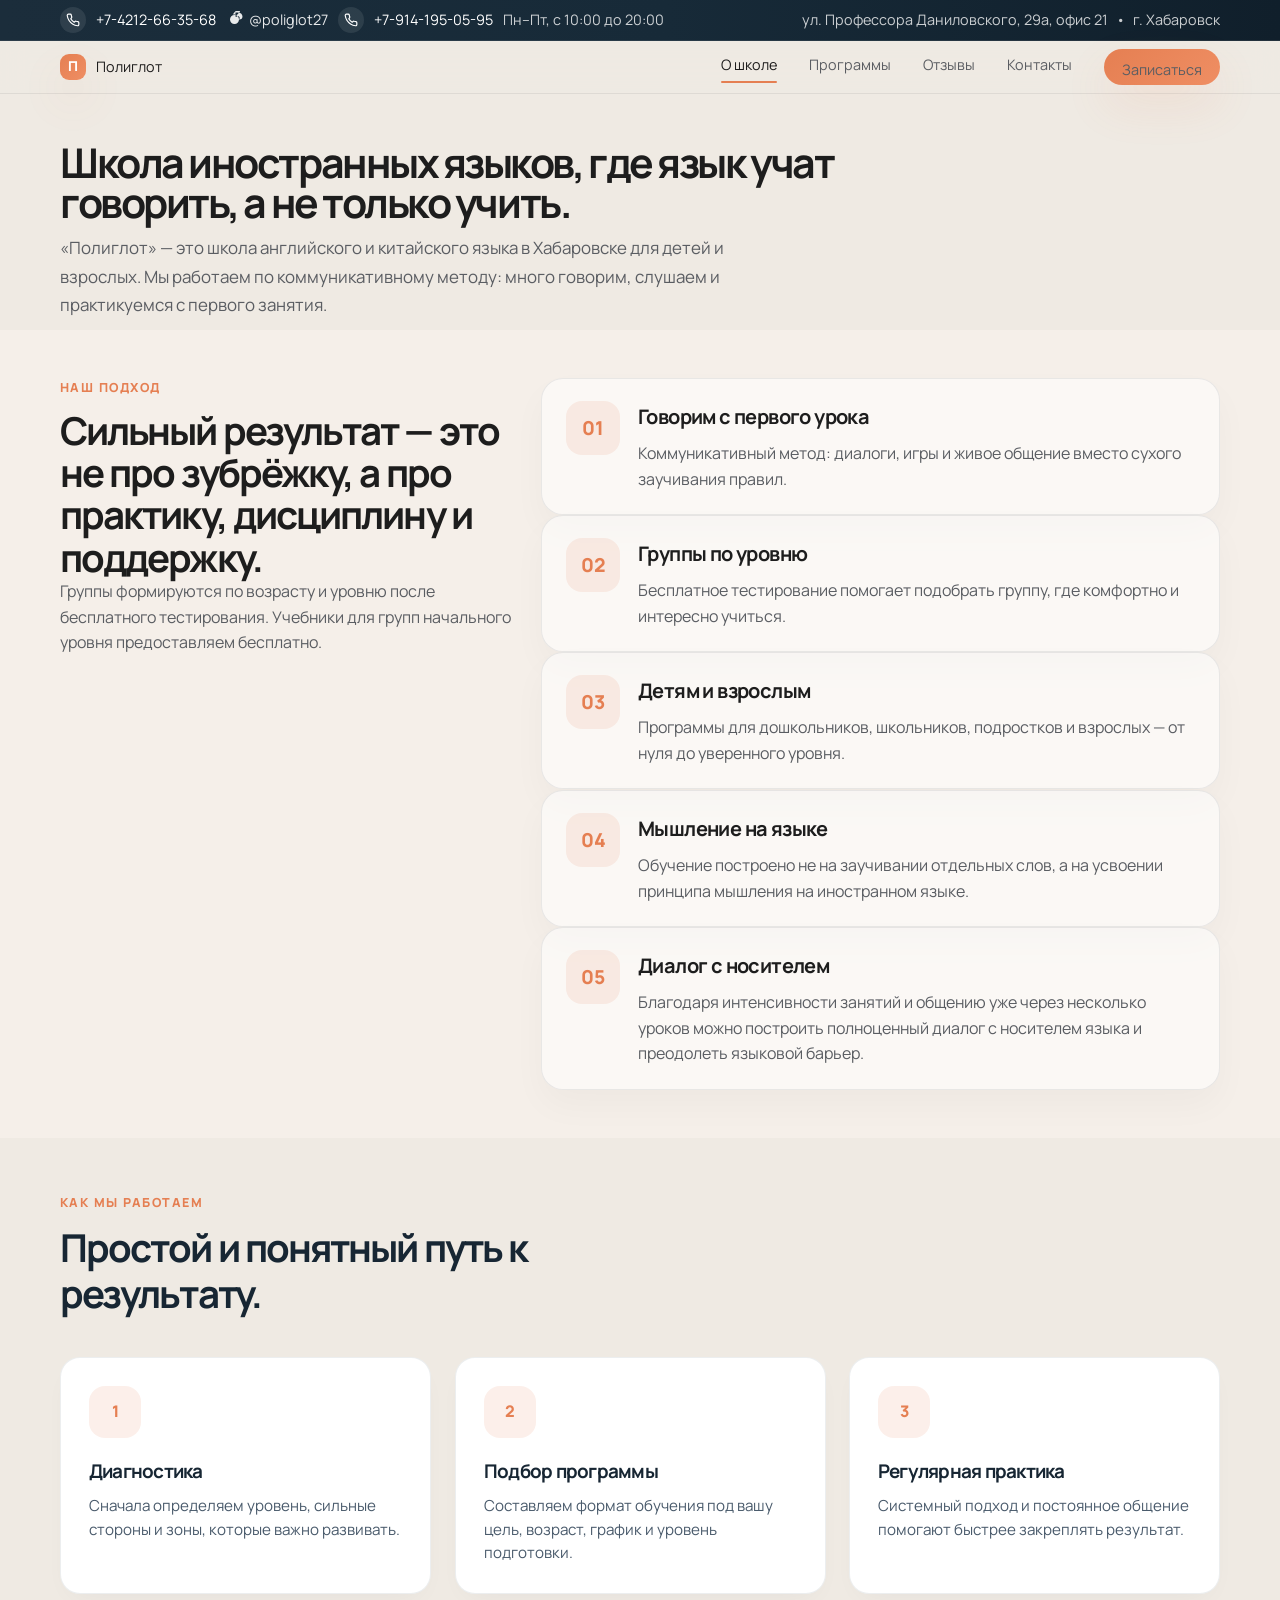
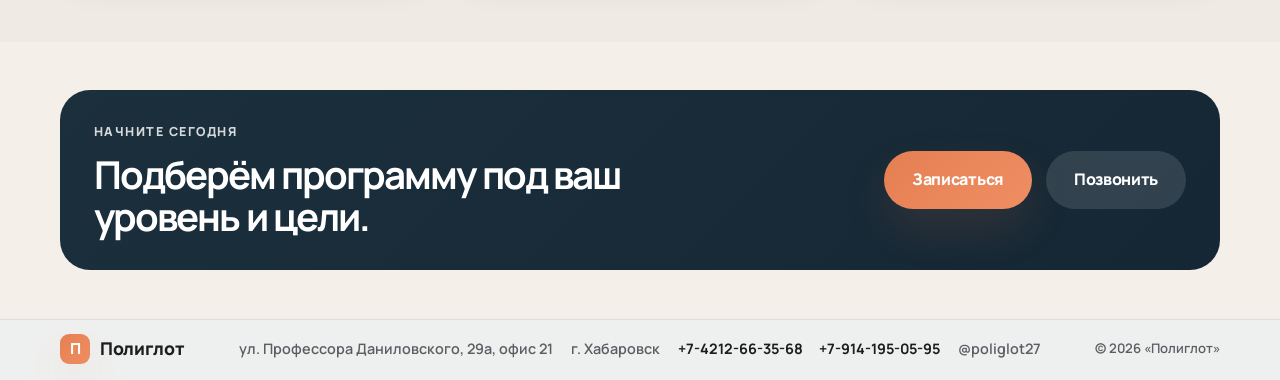
==== pages/about.html @ 67c383de "Восстановить русский текст на странице О школе (UTF-8), актуальные шапка и подвал" ====
<!DOCTYPE html>
<html lang="ru">
  <head>
    <meta charset="UTF-8" />
    <meta name="viewport" content="width=device-width, initial-scale=1.0" />
    <meta name="description" content="О школе «Полиглот»: методика обучения, преподаватели и результаты." />
    <title>О школе | Полиглот</title>
    <link rel="stylesheet" href="../css/styles.css?v=20261018" />
  </head>
  <body>
    <a class="sr-only" href="#main">Перейти к содержанию</a>

    <div class="header-sticky">
      <div class="topbar">
        <div class="container topbar-inner">
          <div class="topbar-main">
            <a class="topbar-phone" href="tel:+74212663568">
              <span class="phone-icon" aria-hidden="true">
                <svg viewBox="0 0 24 24" fill="none" stroke="currentColor" stroke-width="2" stroke-linecap="round" stroke-linejoin="round" focusable="false">
                  <path d="M22 16.9v3a2 2 0 0 1-2.2 2 19.8 19.8 0 0 1-8.6-3.1 19.5 19.5 0 0 1-6-6A19.8 19.8 0 0 1 2.1 4.2 2 2 0 0 1 4.1 2h3a2 2 0 0 1 2 1.7c.1 1 .4 1.9.7 2.8a2 2 0 0 1-.5 2.1L8.1 9.9a16 16 0 0 0 6 6l1.3-1.3a2 2 0 0 1 2.1-.4c.9.3 1.8.6 2.8.7a2 2 0 0 1 1.7 2z" />
                </svg>
              </span>
              <span class="topbar-phone-label" data-contact-field="phone-primary">+7-4212-66-35-68</span>
            </a>
            <a class="topbar-social" href="https://www.instagram.com/poliglot27/" target="_blank" rel="noopener noreferrer" aria-label="Instagram">
              <svg viewBox="0 0 24 24" fill="currentColor" aria-hidden="true">
                <path d="M12 2.163c3.204 0 3.584.01 4.85.07 3.252.128 4.771 1.34 5.677 2.913 1.019 1.771.988 3.798-.088 5.542-.078.13-.188.235-.312.32-.82.562-2.098.842-3.382.842-2.725 0-4.922-2.19-5.463-5.077-.076-.42-.12-.92-.12-1.44 0-3.546 1.387-6.567 3.707-8.622C8.31 5.738 9.43 5 11.5 5c2.071 0 3.12.554 3.306 1.126.333-.655.833-1.126 1.685-1.609 1.634-1.54 3.197-3.337 3.4-4.395.113-.47.17-.972.154-1.476-.038-.24-.149-.466-.318-.657-.377-.42-1.017-.624-1.679-.538-.115.012-.239.02-.358.028zM12 8.375c-1.927 0-3.5.896-4.283 2.313-.278.545-.428 1.14-.341 1.732.06.484.265.94.678 1.286.5.418 1.164.665 1.904.665.473 0 .94-.11 1.37-.318.43-.21.74-.46.975-.77.088.008.18.016.27.024.64.067 1.36.102 2.11.102 1.927 0 3.5-.896 4.283-2.313.278-.545.428-1.14.341-1.732-.06-.484-.265-.94-.678-1.286-.5-.418-1.164-.665-1.904-.665-.473 0-.94.11-1.37.318-.43.21-.74.46-.975.77zM12 5.625c-3.512 0-6.375 2.863-6.375 6.375S8.488 18.375 12 18.375s6.375-2.863 6.375-6.375S15.512 5.625 12 5.625z"/>
              </svg>
              <span>@poliglot27</span>
            </a>
            <a class="topbar-phone" href="tel:+79141950595">
              <span class="phone-icon" aria-hidden="true">
                <svg viewBox="0 0 24 24" fill="none" stroke="currentColor" stroke-width="2" stroke-linecap="round" stroke-linejoin="round" focusable="false">
                  <path d="M22 16.9v3a2 2 0 0 1-2.2 2 19.8 19.8 0 0 1-8.6-3.1 19.5 19.5 0 0 1-6-6A19.8 19.8 0 0 1 2.1 4.2 2 2 0 0 1 4.1 2h3a2 2 0 0 1 2 1.7c.1 1 .4 1.9.7 2.8a2 2 0 0 1-.5 2.1L8.1 9.9a16 16 0 0 0 6 6l1.3-1.3a2 2 0 0 1 2.1-.4c.9.3 1.8.6 2.8.7a2 2 0 0 1 1.7 2z" />
                </svg>
              </span>
              <span class="topbar-phone-label" data-contact-field="phone-secondary">+7-914-195-05-95</span>
            </a>
            <span class="work-hours">Пн–Пт, с 10:00 до 20:00</span>
          </div>

          <div class="topbar-side">
            <span data-contact-field="address">ул. Профессора Даниловского, 29а, офис 21</span>
            <span class="dot-separator" aria-hidden="true">•</span>
            <span data-contact-field="city">г. Хабаровск</span>
          </div>
        </div>
      </div>

      <header class="site-header">
        <div class="container nav">
          <a href="../index.html" class="brand" aria-label="Полиглот — на главную">
            <span class="brand-mark" aria-hidden="true">П</span>
            <span>Полиглот</span>
          </a>

          <button class="nav-toggle" type="button" aria-label="Открыть меню" aria-expanded="false" aria-controls="primary-nav">
            <span></span>
            <span></span>
            <span></span>
          </button>

          <nav class="nav-menu" id="primary-nav" aria-label="Основная навигация">
            <a href="about.html">О школе</a>
            <a href="programs.html">Программы</a>
            <a href="reviews.html">Отзывы</a>
            <a href="contacts.html">Контакты</a>
            <a href="contacts.html" class="btn btn-primary btn-small">Записаться</a>
          </nav>
        </div>
      </header>
    </div>

    <main id="main">
      <section class="section container page-intro">
        <h1>Школа иностранных языков, где язык учат говорить, а не только учить.</h1>
        <p class="section-lead">
          «Полиглот» — это школа английского и китайского языка в Хабаровске для детей и взрослых.
          Мы работаем по коммуникативному методу: много говорим, слушаем и практикуемся с первого занятия.
        </p>
      </section>

      <section class="section section-alt">
        <div class="container about-grid">
          <div>
            <p class="eyebrow">Наш подход</p>
            <h2>Сильный результат — это не про зубрёжку, а про практику, дисциплину и поддержку.</h2>
            <p>
              Группы формируются по возрасту и уровню после бесплатного тестирования.
              Учебники для групп начального уровня предоставляем бесплатно.
            </p>
          </div>

          <div class="about-points">
            <div class="feature-item">
              <span class="icon">01</span>
              <div>
                <h3>Говорим с первого урока</h3>
                <p>Коммуникативный метод: диалоги, игры и живое общение вместо сухого заучивания правил.</p>
              </div>
            </div>

            <div class="feature-item">
              <span class="icon">02</span>
              <div>
                <h3>Группы по уровню</h3>
                <p>Бесплатное тестирование помогает подобрать группу, где комфортно и интересно учиться.</p>
              </div>
            </div>

            <div class="feature-item">
              <span class="icon">03</span>
              <div>
                <h3>Детям и взрослым</h3>
                <p>Программы для дошкольников, школьников, подростков и взрослых — от нуля до уверенного уровня.</p>
              </div>
            </div>

            <div class="feature-item">
              <span class="icon">04</span>
              <div>
                <h3>Мышление на языке</h3>
                <p>Обучение построено не на заучивании отдельных слов, а на усвоении принципа мышления на иностранном языке.</p>
              </div>
            </div>

            <div class="feature-item">
              <span class="icon">05</span>
              <div>
                <h3>Диалог с носителем</h3>
                <p>Благодаря интенсивности занятий и общению уже через несколько уроков можно построить полноценный диалог с носителем языка и преодолеть языковой барьер.</p>
              </div>
            </div>
          </div>
        </div>
      </section>

      <section class="section container">
        <div class="section-heading narrow">
          <p class="eyebrow">Как мы работаем</p>
          <h2>Простой и понятный путь к результату.</h2>
        </div>

        <div class="steps-grid">
          <div class="step-card">
            <span class="step-number">1</span>
            <h3>Диагностика</h3>
            <p>Сначала определяем уровень, сильные стороны и зоны, которые важно развивать.</p>
          </div>

          <div class="step-card">
            <span class="step-number">2</span>
            <h3>Подбор программы</h3>
            <p>Составляем формат обучения под вашу цель, возраст, график и уровень подготовки.</p>
          </div>

          <div class="step-card">
            <span class="step-number">3</span>
            <h3>Регулярная практика</h3>
            <p>Системный подход и постоянное общение помогают быстрее закреплять результат.</p>
          </div>
        </div>
      </section>

      <section class="section section-alt">
        <div class="container cta-box">
          <div>
            <p class="eyebrow light">Начните сегодня</p>
            <h2>Подберём программу под ваш уровень и цели.</h2>
          </div>

          <div class="cta-actions">
            <a href="contacts.html" class="btn btn-primary">Записаться</a>
            <a href="tel:+74212663568" class="btn btn-secondary light-btn">Позвонить</a>
          </div>
        </div>
      </section>
    </main>

    <footer class="site-footer">
      <div class="container footer-row">
        <a href="#main" class="brand footer-brand">
          <span class="brand-mark" aria-hidden="true">П</span>
          <span>Полиглот</span>
        </a>

        <div class="footer-meta">
          <p data-contact-field="address">ул. Профессора Даниловского, 29а, офис 21</p>
          <p data-contact-field="city">г. Хабаровск</p>
          <span class="footer-phones">
            <a href="tel:+74212663568" data-contact-field="phone-primary">+7-4212-66-35-68</a>
            <a href="tel:+79141950595" data-contact-field="phone-secondary">+7-914-195-05-95</a>
          </span>
          <a href="https://www.instagram.com/poliglot27/" data-contact-field="instagram" target="_blank" rel="noopener noreferrer">@poliglot27</a>
        </div>

        <p class="footer-copy">© <span data-year></span> «Полиглот»</p>
      </div>
    </footer>

    <script src="../js/contacts.js?v=20261018"></script>
    <script src="../js/navigation.js?v=20261018"></script>
    <script src="../js/modals.js?v=20261018"></script>
    <script src="../js/slider.js?v=20261018"></script>
    <script src="../js/map.js?v=20261018"></script>
  </body>
</html>
---- css/styles.css ----
@import url('https://fonts.googleapis.com/css2?family=Manrope:wght@400;500;600;700;800&display=swap');

:root {
  --bg: #efeae3;
  --bg-soft: #f7f4f0;
  --surface: #ffffff;
  --surface-alt: #f5efe9;
  --primary: #e57f52;
  --primary-dark: #d76b36;
  --primary-soft: rgba(229, 127, 82, 0.12);
  --accent: #172633;
  --accent-soft: #293c4d;
  --text: #1d1d1d;
  --muted: #5a5d62;
  --border: rgba(21, 35, 48, 0.08);
  --shadow: 0 28px 60px rgba(23, 38, 51, 0.08);
  --shadow-soft: 0 20px 45px rgba(229, 127, 82, 0.12);
}

* {
  box-sizing: border-box;
}

html {
  scroll-behavior: smooth;
  scroll-padding-top: 96px;
  -webkit-text-size-adjust: 100%;
}

body {
  margin: 0;
  font-family: "Manrope", sans-serif;
  background: var(--bg);
  color: var(--text);
  line-height: 1.6;
}

a {
  color: inherit;
  text-decoration: none;
}

button {
  font: inherit;
}

@keyframes fadeUp {
  from {
    opacity: 0;
    transform: translateY(18px);
  }

  to {
    opacity: 1;
    transform: translateY(0);
  }
}

@keyframes floatSlow {
  0%,
  100% {
    transform: translateY(0);
  }

  50% {
    transform: translateY(-8px);
  }
}

@keyframes pulseGlow {
  0%,
  100% {
    box-shadow: 0 0 0 rgba(229, 127, 82, 0.15);
  }

  50% {
    box-shadow: 0 0 22px rgba(229, 127, 82, 0.18);
  }
}

@keyframes imageShift {
  0% {
    transform: scale(1.04) translate3d(0, 0, 0);
  }

  50% {
    transform: scale(1.08) translate3d(0, -8px, 0);
  }

  100% {
    transform: scale(1.12) translate3d(0, 10px, 0);
  }
}

@keyframes menuReveal {
  from {
    opacity: 0;
    transform: translateY(-8px);
  }

  to {
    opacity: 1;
    transform: translateY(0);
  }
}

.reveal {
  opacity: 0;
  transform: translateY(22px);
  transition: opacity 0.7s ease, transform 0.7s ease;
  will-change: opacity, transform;
}

.reveal.is-visible {
  opacity: 1;
  transform: translateY(0);
}

img,
video,
iframe {
  max-width: 100%;
  display: block;
}

figure,
blockquote,
ul,
ol {
  margin: 0;
}

.container {
  width: min(1160px, calc(100% - 32px));
  margin: 0 auto;
}

.section {
  padding: 72px 0;
}

.section[id],
[id="main"],
[id="about"],
[id="benefits"],
[id="reviews"],
[id="contact"] {
  scroll-margin-top: 96px;
}

.sr-only {
  position: absolute;
  width: 1px;
  height: 1px;
  padding: 0;
  margin: -1px;
  overflow: hidden;
  clip: rect(0 0 0 0);
  white-space: nowrap;
  border: 0;
}

.icon-svg {
  width: 1em;
  height: 1em;
  flex: none;
}

:focus-visible {
  outline: 3px solid var(--primary);
  outline-offset: 3px;
  border-radius: 6px;
}

@media (prefers-reduced-motion: reduce) {
  html {
    scroll-behavior: auto;
  }

  *,
  *::before,
  *::after {
    animation-duration: 0.001ms !important;
    animation-iteration-count: 1 !important;
    transition-duration: 0.001ms !important;
  }
}

.section-alt {
  background: var(--surface-alt);
}

.eyebrow {
  margin: 0 0 12px;
  color: var(--primary);
  font-size: 0.78rem;
  font-weight: 800;
  letter-spacing: 0.12em;
  text-transform: uppercase;
}

.eyebrow.light {
  color: rgba(255, 255, 255, 0.82);
}

h1,
h2,
h3,
p {
  margin-top: 0;
}

h1 {
  font-size: clamp(2.5rem, 3.2vw, 4.4rem);
  line-height: 0.98;
  letter-spacing: -0.06em;
  margin-bottom: 18px;
}

h2 {
  font-size: clamp(2.05rem, 3vw, 3rem);
  line-height: 1.1;
  letter-spacing: -0.05em;
  margin-bottom: 0;
}

p {
  color: var(--muted);
  margin-bottom: 0;
}

.section-lead {
  margin-top: 20px;
  max-width: 720px;
  font-size: 1.06rem;
  line-height: 1.68;
}

.page-intro {
  padding-top: 40px;
  padding-bottom: 24px;
}

.page-intro h1 {
  max-width: 900px;
}

.topbar {
  background: linear-gradient(90deg, #1b2d3b, #172a38 52%, #101f2b);
  color: rgba(255, 255, 255, 0.9);
  font-size: 0.9rem;
  border-bottom: 1px solid rgba(255, 255, 255, 0.08);
  font-weight: 400;
}

.topbar-inner {
  min-height: 40px;
  display: flex;
  align-items: center;
  justify-content: space-between;
  gap: 8px 14px;
  flex-wrap: nowrap;
  padding: 6px 0;
}

.topbar-main,
.topbar-side {
  display: flex;
  align-items: center;
  gap: 10px;
  flex-wrap: nowrap;
  min-width: 0;
}

.phone-group {
  display: flex;
  align-items: center;
  gap: 10px;
  flex-wrap: wrap;
  font-weight: 400;
}

.phone-group a {
  color: #fff;
}

.topbar-phone {
  display: inline-flex;
  align-items: center;
  gap: 10px;
  font-weight: 400;
  color: #fff;
}

.topbar-phone:hover .topbar-phone-label {
  color: var(--primary);
}

.phone-icon {
  display: inline-flex;
  align-items: center;
  justify-content: center;
  width: 26px;
  height: 26px;
  border-radius: 50%;
  background: rgba(255, 255, 255, 0.09);
  color: #fff;
  font-size: 0.85rem;
}

.phone-icon svg {
  width: 14px;
  height: 14px;
}

.work-hours,
.link-muted,
.topbar-side span {
  color: rgba(255, 255, 255, 0.78);
  font-weight: 400;
}

.topbar-side {
  justify-content: flex-end;
  gap: 8px;
}

.dot-separator {
  color: rgba(255, 255, 255, 0.45);
}

.topbar-social {
  display: inline-flex;
  align-items: center;
  gap: 6px;
  font-weight: 400;
  color: rgba(255, 255, 255, 0.9);
}

.topbar-social:hover {
  color: var(--primary);
}

.topbar-social svg {
  width: 17px;
  height: 17px;
  flex-shrink: 0;
}

.site-header {
  position: sticky;
  top: 0;
  z-index: 100;
  background: rgba(239, 234, 227, 0.94);
  backdrop-filter: blur(14px);
  border-bottom: 1px solid var(--border);
}

.nav {
  min-height: 52px;
  display: flex;
  align-items: center;
  justify-content: space-between;
  gap: 18px;
  padding-top: 4px;
  padding-bottom: 4px;
}

.brand {
  display: inline-flex;
  align-items: center;
  gap: 10px;
  font-weight: 400;
  letter-spacing: 0;
  font-size: 0.9rem;
  line-height: 1.4;
}

.brand-mark {
  display: inline-grid;
  place-items: center;
  width: 26px;
  height: 26px;
  border-radius: 9px;
  background: linear-gradient(135deg, var(--primary), #ef8e63);
  color: white;
  box-shadow: var(--shadow-soft);
  font-size: 0.85rem;
  font-weight: 800;
}

.brand span:last-child {
  font-size: 0.9rem;
  font-weight: 400;
}

.nav-menu a.btn {
  font-size: 0.9rem;
  font-weight: 400;
}

.nav-menu {
  display: flex;
  align-items: center;
  gap: 32px;
  transition: opacity 0.25s ease, transform 0.25s ease;
}

.nav-menu a {
  color: var(--muted);
  font-weight: 400;
  font-size: 0.9rem;
  letter-spacing: 0;
  position: relative;
  padding-bottom: 4px;
  transition: color 0.22s ease, transform 0.22s ease, opacity 0.22s ease;
}

.nav-menu a:hover {
  color: var(--text);
  transform: translateY(-1px);
}

.nav-menu a.is-active {
  color: var(--text);
}

.nav-menu a.is-active::after {
  content: "";
  position: absolute;
  left: 0;
  right: 0;
  bottom: -2px;
  height: 2px;
  border-radius: 999px;
  background: var(--primary);
}

.nav-menu a.btn.is-active::after {
  display: none;
}

.btn {
  display: inline-flex;
  align-items: center;
  justify-content: center;
  padding: 16px 28px;
  border: 0;
  border-radius: 999px;
  font-weight: 800;
  transition: transform 0.22s ease, box-shadow 0.22s ease;
  cursor: pointer;
  letter-spacing: -0.02em;
}

.btn:hover {
  transform: translateY(-2px) scale(1.01);
  box-shadow: 0 18px 26px rgba(229, 127, 82, 0.18);
}

.btn-primary {
  animation: pulseGlow 2.6s ease-in-out infinite;
}

.btn-small {
  padding: 9px 18px;
  font-size: 0.9rem;
}

.btn-primary {
  background: linear-gradient(135deg, var(--primary), #ef8e63);
  color: white;
  box-shadow: var(--shadow-soft);
}

.btn-secondary {
  background: rgba(216, 81, 42, 0.08);
  color: var(--text);
}

.light-btn {
  background: rgba(255, 255, 255, 0.12);
  color: white;
}

.hero {
  padding: 32px 0 26px;
  background: var(--bg);
}

.hero-grid {
  display: grid;
  grid-template-columns: 1.16fr 0.84fr;
  gap: 26px;
  align-items: flex-start;
}

.hero-content {
  padding-top: 10px;
  animation: fadeUp 0.7s ease both;
}

.hero-text {
  max-width: 610px;
  font-size: 1rem;
  line-height: 1.6;
}

.hero-actions {
  display: flex;
  flex-wrap: wrap;
  gap: 16px;
  margin: 22px 0 16px;
}

.hero-meta {
  display: grid;
  grid-template-columns: repeat(3, minmax(0, 1fr));
  gap: 12px;
  margin-bottom: 16px;
}

.hero-meta div {
  background: rgba(255, 255, 255, 0.54);
  border: 1px solid var(--border);
  border-radius: 18px;
  padding: 14px 16px;
}

.hero-meta strong {
  display: block;
  font-size: 1.3rem;
  line-height: 1.1;
  letter-spacing: -0.05em;
  margin-bottom: 4px;
}

.hero-meta span {
  color: var(--muted);
  font-size: 0.72rem;
  font-weight: 700;
  text-transform: uppercase;
  letter-spacing: 0.06em;
}

.hero-trust {
  display: flex;
  flex-wrap: wrap;
  gap: 12px 18px;
  list-style: none;
  padding: 0;
  margin: 0;
  color: var(--muted);
  font-weight: 700;
  font-size: 0.96rem;
}

.hero-trust li {
  position: relative;
  padding-left: 18px;
}

.hero-trust li::before {
  content: "";
  position: absolute;
  left: 0;
  top: 11px;
  width: 8px;
  height: 8px;
  border-radius: 50%;
  background: var(--primary);
}

.hero-visual {
  position: relative;
  min-height: 440px;
  display: flex;
  align-items: stretch;
  justify-content: center;
  margin-top: -12px;
  animation: fadeUp 0.7s ease both;
}

.hero-slider {
  position: relative;
  width: min(100%, 520px);
  min-height: 440px;
  border-radius: 32px;
  overflow: hidden;
  box-shadow:
    0 32px 64px -18px rgba(25, 35, 48, 0.3),
    0 10px 26px rgba(25, 35, 48, 0.12),
    inset 0 0 0 1px rgba(255, 255, 255, 0.16);
  border: 1px solid rgba(25, 35, 48, 0.08);
  background: #d9dadf;
  transition: box-shadow 0.3s ease, transform 0.3s ease;
}

.hero-slider:hover {
  box-shadow:
    0 40px 80px -18px rgba(25, 35, 48, 0.36),
    0 12px 30px rgba(25, 35, 48, 0.14),
    inset 0 0 0 1px rgba(255, 255, 255, 0.2);
  transform: translateY(-4px);
}

.slider-arrow {
  position: absolute;
  top: 50%;
  transform: translateY(-50%);
  z-index: 10;
  width: 46px;
  height: 46px;
  border: 1px solid rgba(255, 255, 255, 0.3);
  border-radius: 50%;
  background: rgba(13, 18, 23, 0.45);
  backdrop-filter: blur(10px);
  color: #fff;
  font-size: 1.9rem;
  line-height: 1;
  display: inline-flex;
  align-items: center;
  justify-content: center;
  cursor: pointer;
  opacity: 0.92;
  transition: background 0.2s ease, transform 0.2s ease, opacity 0.2s ease;
}

.slider-arrow:hover {
  background: rgba(13, 18, 23, 0.72);
  transform: translateY(-50%) scale(1.08);
}

.slider-arrow:active {
  transform: translateY(-50%) scale(0.95);
}

.slider-arrow-prev {
  left: 14px;
}

.slider-arrow-next {
  right: 14px;
}

.hero-slide {
  position: absolute;
  inset: 0;
  opacity: 0;
  z-index: 1;
  pointer-events: none;
  transform: scale(1.18);
  filter: saturate(0.9) contrast(0.96) brightness(0.96);
  transition: opacity 1.2s cubic-bezier(0.22, 1, 0.36, 1), transform 1.8s cubic-bezier(0.22, 1, 0.36, 1), filter 1.2s ease;
}

.hero-slide.is-active {
  opacity: 1;
  z-index: 2;
  pointer-events: auto;
  transform: scale(1);
  filter: saturate(1) contrast(1) brightness(1);
}

.hero-slide img {
  width: 100%;
  height: 100%;
  object-fit: cover;
  display: block;
  transform: scale(1.04) translate3d(0, 0, 0);
  transition: transform 2.1s cubic-bezier(0.22, 1, 0.36, 1), opacity 1.1s ease;
  animation: imageShift 15s ease-in-out infinite alternate;
}

.hero-slide.is-active img {
  transform: scale(1.04) translate3d(0, 0, 0);
  animation: imageShift 15s ease-in-out infinite alternate;
}

/* Виньетка снизу кадра — панель управления читается поверх любой фотографии. */
.hero-slide::before {
  content: "";
  position: absolute;
  inset: 0;
  z-index: 1;
  pointer-events: none;
  background: linear-gradient(180deg, rgba(11, 16, 22, 0) 55%, rgba(11, 16, 22, 0.45) 100%);
}

.hero-slider-badges {
  position: absolute;
  left: 50%;
  bottom: 16px;
  transform: translateX(-50%);
  z-index: 12;
  display: inline-flex;
  align-items: center;
  gap: 8px;
  padding: 8px 14px;
  border-radius: 999px;
  background: rgba(18, 21, 25, 0.55);
  backdrop-filter: blur(12px);
  border: 1px solid rgba(255, 255, 255, 0.22);
  box-shadow: 0 10px 26px rgba(17, 23, 31, 0.28);
}

.slider-dot {
  width: 8px;
  height: 8px;
  padding: 0;
  border: 0;
  border-radius: 999px;
  background: rgba(255, 255, 255, 0.5);
  cursor: pointer;
  transition: width 0.3s ease, background 0.3s ease, opacity 0.2s ease;
}

.slider-dot:hover {
  background: rgba(255, 255, 255, 0.85);
}

.slider-dot.is-active {
  width: 26px;
  background: linear-gradient(90deg, var(--primary), #ef8e63);
}

.slider-counter {
  padding-left: 10px;
  border-left: 1px solid rgba(255, 255, 255, 0.28);
  color: rgba(255, 255, 255, 0.92);
  font-size: 0.8rem;
  font-weight: 800;
  letter-spacing: 0.06em;
  line-height: 1;
}

.hero-slider-progress {
  position: absolute;
  left: 0;
  bottom: 0;
  width: 0;
  height: 4px;
  z-index: 13;
  border-radius: 0 999px 999px 0;
  background: linear-gradient(90deg, var(--primary), #ef8e63);
  box-shadow: 0 0 14px rgba(229, 127, 82, 0.65);
}

.brands {
  display: grid;
  grid-template-columns: repeat(5, minmax(0, 1fr));
  gap: 18px;
  padding: 24px 0 0;
  text-align: center;
  color: rgba(26, 26, 26, 0.7);
  font-size: 0.76rem;
  letter-spacing: 0.1em;
  font-weight: 800;
  text-transform: uppercase;
}

.section-heading {
  max-width: 700px;
  margin-bottom: 36px;
}

.section-heading.narrow {
  max-width: 540px;
}

.cards-grid {
  display: grid;
  grid-template-columns: repeat(3, minmax(0, 1fr));
  gap: 28px;
}

.course-card,
.review-card,
.benefit-box,
.step-card,
.feature-item {
  background: var(--surface);
  border: 1px solid var(--border);
  border-radius: 24px;
  box-shadow: 0 16px 35px rgba(26, 26, 26, 0.03);
  animation: fadeUp 0.7s ease both;
}

.course-card,
.benefit-box,
.review-card,
.feature-item {
  transition: transform 0.25s ease, box-shadow 0.25s ease, border-color 0.25s ease;
}

.course-card:hover,
.benefit-box:hover,
.review-card:hover,
.feature-item:hover {
  transform: translateY(-5px);
  box-shadow: 0 24px 40px rgba(23, 38, 51, 0.08);
  border-color: rgba(229, 127, 82, 0.2);
}

.course-card {
  display: flex;
  flex-direction: column;
  padding: 28px 26px;
}

.featured {
  background: linear-gradient(180deg, #fff, rgba(216, 81, 42, 0.04));
  border-color: rgba(216, 81, 42, 0.18);
}

.tag {
  display: inline-flex;
  align-items: center;
  justify-content: center;
  padding: 8px 14px;
  border-radius: 999px;
  background: var(--primary-soft);
  color: var(--primary);
  font-size: 0.72rem;
  font-weight: 800;
  letter-spacing: 0.04em;
  text-transform: uppercase;
  margin-bottom: 16px;
}

.tag.alt {
  background: rgba(13, 43, 69, 0.06);
  color: var(--accent);
}

.course-card h3 {
  margin: 0 0 10px;
  font-size: 1.7rem;
  line-height: 1.2;
  letter-spacing: -0.04em;
}

.course-card p {
  font-size: 1rem;
}

.course-card .price-row {
  margin-top: auto;
  padding-top: 8px;
}

.course-card ul {
  margin: 22px 0 24px;
  padding-left: 18px;
  color: var(--muted);
}

.course-card li {
  margin-bottom: 10px;
}

.price-row {
  display: flex;
  align-items: baseline;
  gap: 8px;
  margin-top: auto;
}

.price-row strong {
  font-size: 1.9rem;
  letter-spacing: -0.05em;
}

.price-row span {
  color: var(--muted);
  font-weight: 700;
}

.story-visual {
  display: grid;
  grid-template-columns: repeat(2, minmax(0, 1fr));
  gap: 16px;
  margin-top: 22px;
}

.story-visual img {
  width: 100%;
  height: 220px;
  object-fit: cover;
  border-radius: 20px;
  border: 1px solid var(--border);
  box-shadow: 0 12px 24px rgba(27, 31, 38, 0.08);
}

.program-image {
  display: block;
  width: 100%;
  height: 180px;
  object-fit: cover;
  border-radius: 16px;
  margin-bottom: 18px;
  border: 1px solid rgba(23, 38, 51, 0.08);
  animation: imageShift 14s ease-in-out infinite alternate;
  transform-origin: center center;
}

.nav-toggle {
  display: none;
  width: 42px;
  height: 42px;
  border: 1px solid rgba(23, 38, 51, 0.16);
  border-radius: 12px;
  background: rgba(255, 255, 255, 0.35);
  align-items: center;
  justify-content: center;
  flex-direction: column;
  gap: 5px;
  cursor: pointer;
}

.nav-toggle span {
  display: block;
  width: 18px;
  height: 2px;
  border-radius: 999px;
  background: var(--accent);
}

.about-grid {
  display: grid;
  grid-template-columns: 0.8fr 1.2fr;
  gap: 28px;
  align-items: flex-start;
}

.feature-list {
  display: grid;
  gap: 18px;
}

.feature-item {
  display: grid;
  grid-template-columns: 54px 1fr;
  gap: 18px;
  padding: 22px 24px;
  background: rgba(255, 255, 255, 0.56);
  border: 1px solid var(--border);
  border-radius: 22px;
}

.feature-item .icon {
  display: inline-flex;
  align-items: center;
  justify-content: center;
  width: 54px;
  height: 54px;
  border-radius: 16px;
  background: rgba(229, 127, 82, 0.12);
  color: var(--primary);
  font-size: 1.2rem;
  font-weight: 800;
}

.feature-item h3 {
  margin-bottom: 8px;
  font-size: 1.25rem;
  letter-spacing: -0.03em;
}

.benefits-grid {
  display: grid;
  grid-template-columns: repeat(3, minmax(0, 1fr));
  gap: 24px;
}

.benefit-box {
  padding: 26px 22px;
}

.benefit-icon {
  display: inline-flex;
  align-items: center;
  justify-content: center;
  width: 46px;
  height: 46px;
  border-radius: 14px;
  background: rgba(229, 127, 82, 0.12);
  color: var(--primary);
  font-size: 1.3rem;
  font-weight: 800;
  margin-bottom: 18px;
}

.benefit-icon svg {
  width: 22px;
  height: 22px;
}

.phone-icon svg,
.map-icon svg {
  width: 14px;
  height: 14px;
}

.benefit-box h3 {
  margin-bottom: 12px;
  font-size: 1.5rem;
  letter-spacing: -0.04em;
}

.reviews-grid {
  display: grid;
  grid-template-columns: repeat(3, minmax(0, 1fr));
  gap: 22px;
  margin-top: 20px;
}

.review-card {
  display: flex;
  flex-direction: column;
  gap: 28px;
  padding: 26px 22px;
  font-size: 1.04rem;
  line-height: 1.7;
  color: var(--text);
}

.review-card footer {
  display: flex;
  flex-direction: column;
  gap: 4px;
  margin-top: auto;
}

.review-card footer strong {
  font-size: 1.08rem;
}

.review-card footer span {
  color: var(--muted);
  font-size: 0.82rem;
  font-weight: 700;
}

.process {
  padding-top: 40px;
}

.steps-grid {
  display: grid;
  grid-template-columns: repeat(3, minmax(0, 1fr));
  gap: 24px;
}

.step-card {
  padding: 28px 24px;
}

.step-number {
  display: inline-flex;
  align-items: center;
  justify-content: center;
  width: 52px;
  height: 52px;
  border-radius: 16px;
  background: rgba(229, 127, 82, 0.12);
  color: var(--primary);
  font-weight: 800;
  margin-bottom: 18px;
}

.step-card h3 {
  margin-bottom: 10px;
  font-size: 1.5rem;
  letter-spacing: -0.04em;
}

.cta-section {
  padding-top: 30px;
}

.cta-box {
  display: flex;
  align-items: center;
  justify-content: space-between;
  gap: 26px;
  padding: 32px 34px;
  background: linear-gradient(135deg, #1c2f3d, #152734);
  border-radius: 30px;
  color: white;
}

.cta-box h2 {
  color: white;
  max-width: 560px;
}

.cta-actions {
  display: flex;
  flex-wrap: wrap;
  gap: 14px;
}

.contact-grid {
  display: grid;
  grid-template-columns: repeat(3, minmax(0, 1fr));
  gap: 22px;
  margin-top: 36px;
}

.feature-box {
  padding: 26px 24px;
  background: var(--surface);
  border: 1px solid var(--border);
  border-radius: 24px;
  box-shadow: 0 16px 35px rgba(26, 26, 26, 0.03);
}

.feature-box h3 {
  margin-bottom: 14px;
  font-size: 1.32rem;
  letter-spacing: -0.03em;
}

.feature-box p {
  margin-bottom: 6px;
}

.feature-box p:last-child {
  margin-bottom: 0;
}

.feature-box a {
  color: var(--text);
  font-weight: 700;
}

.feature-box a:hover {
  color: var(--primary);
}

.contact-layout {
  display: grid;
  grid-template-columns: minmax(280px, 420px) minmax(0, 1fr);
  gap: 26px;
  margin-top: 36px;
  align-items: stretch;
}

.contact-copy,
.contact-visual {
  min-width: 0;
}

.contact-panel {
  height: 100%;
  display: flex;
  flex-direction: column;
  justify-content: center;
  padding: 32px 28px;
}

.contact-panel h2 {
  margin: 12px 0 22px;
  font-size: clamp(2rem, 3vw, 2.8rem);
  line-height: 1.05;
  letter-spacing: -0.05em;
}

.contact-panel .eyebrow {
  margin: 0;
  font-size: 0.76rem;
  letter-spacing: 0.14em;
  text-transform: uppercase;
  color: var(--primary);
  font-weight: 800;
}

.contact-visual .map-surface {
  height: 100%;
  min-height: 550px;
}

.map-showcase {
  padding-top: 22px;
}

.map-shell {
  position: relative;
}

.map-layout {
  display: grid;
  grid-template-columns: minmax(260px, 0.9fr) minmax(0, 1.8fr);
  gap: 22px;
  align-items: stretch;
}

.map-video-card {
  display: flex;
  flex-direction: column;
  min-height: 540px;
  border-radius: 26px;
  overflow: hidden;
  border: 1px solid rgba(25, 34, 44, 0.08);
  box-shadow: 0 20px 50px rgba(16, 18, 26, 0.08);
  background: #f6f2ee;
}

.map-video-header {
  padding: 18px 20px 12px;
  font-weight: 800;
  font-size: 1.15rem;
  color: var(--text);
}

.map-video-wrap {
  flex: 1 1 auto;
  min-height: 470px;
  aspect-ratio: 16 / 10;
  background: #f6f2ee;
  overflow: hidden;
}

.map-video {
  width: 100%;
  height: 100%;
  min-height: 470px;
  aspect-ratio: 16 / 10;
  object-fit: cover;
  object-position: center;
  background: #f6f2ee;
  border: 0;
  display: block;
}

.map-surface {
  position: relative;
  min-height: 540px;
  border-radius: 26px;
  overflow: hidden;
  border: 1px solid rgba(25, 34, 44, 0.08);
  box-shadow: 0 20px 50px rgba(16, 18, 26, 0.08);
  background: #dfe8d9;
}

.map-iframe {
  position: absolute;
  inset: 0;
  width: 100%;
  height: 100%;
  border: 0;
  z-index: 0;
  display: block;
  background: #dde7d7;
}

.map-surface::before,
.map-surface::after {
  content: "";
  position: absolute;
  inset: 0;
  pointer-events: none;
  z-index: 1;
}

.map-surface .map-surface-external,
.map-surface #dg-map,
.map-surface #home-dg-map {
  z-index: 0;
}

.map-surface::before {
  background: linear-gradient(135deg, rgba(255, 255, 255, 0.18), rgba(255, 255, 255, 0));
}

.map-surface::after {
  background: linear-gradient(0deg, rgba(18, 22, 27, 0.1), rgba(18, 22, 27, 0));
}

.map-toolbar {
  position: absolute;
  left: 18px;
  top: 20px;
  display: flex;
  flex-direction: column;
  gap: 10px;
  z-index: 3;
}

.map-toolbar button,
.map-toolbar a {
  width: 46px;
  height: 46px;
  border-radius: 50%;
  border: 1px solid rgba(255, 255, 255, 0.16);
  background: rgba(22, 28, 35, 0.82);
  color: #fff;
  line-height: 1;
  cursor: pointer;
  display: inline-flex;
  align-items: center;
  justify-content: center;
  text-decoration: none;
  font-weight: 800;
  font-size: 0.66rem;
  letter-spacing: 0.04em;
  text-transform: uppercase;
  backdrop-filter: blur(6px);
  transition: background 0.2s ease, transform 0.2s ease;
}

.map-toolbar button:hover,
.map-toolbar a:hover {
  background: rgba(22, 28, 35, 0.95);
  transform: translateY(-1px);
}

.map-toolbar svg {
  width: 18px;
  height: 18px;
}

.map-view-btn {
  position: absolute;
  right: 18px;
  top: 20px;
  z-index: 3;
  display: inline-flex;
  align-items: center;
  justify-content: center;
  gap: 8px;
  padding: 14px 20px;
  border: 1px solid rgba(255, 255, 255, 0.16);
  border-radius: 999px;
  background: rgba(22, 28, 35, 0.82);
  color: #fff;
  font-weight: 800;
  font-size: 0.92rem;
  cursor: pointer;
  text-decoration: none;
  backdrop-filter: blur(6px);
  transition: background 0.2s ease, transform 0.2s ease;
}

.map-view-btn:hover {
  background: rgba(22, 28, 35, 0.95);
  transform: translateY(-1px);
}

.map-view-btn svg {
  width: 16px;
  height: 16px;
}

.map-address-card {
  position: absolute;
  left: 18px;
  right: 18px;
  bottom: 18px;
  max-width: 460px;
  background: rgba(20, 26, 33, 0.9);
  color: #fff;
  border: 1px solid rgba(255, 255, 255, 0.12);
  border-radius: 20px;
  padding: 20px 22px;
  backdrop-filter: blur(10px);
  box-shadow: 0 18px 40px rgba(11, 16, 22, 0.34);
  z-index: 4;
}

.map-header {
  display: flex;
  align-items: flex-start;
  justify-content: space-between;
  gap: 16px;
  margin-bottom: 12px;
}

.map-header h3 {
  margin: 0;
  color: #fff;
  font-size: 1.18rem;
  line-height: 1.3;
  letter-spacing: -0.02em;
}

.map-header button {
  flex: none;
  width: 34px;
  height: 34px;
  display: inline-flex;
  align-items: center;
  justify-content: center;
  border: 1px solid rgba(255, 255, 255, 0.16);
  border-radius: 50%;
  background: rgba(255, 255, 255, 0.06);
  color: #fff;
  font-size: 1.15rem;
  line-height: 1;
  cursor: pointer;
  transition: background 0.2s ease;
}

.map-header button:hover {
  background: rgba(255, 255, 255, 0.16);
}

.map-address-meta {
  color: rgba(255, 255, 255, 0.72);
  font-size: 0.92rem;
  margin-bottom: 14px;
}

.map-phone-row,
.map-hours-row,
.map-detail-row {
  display: flex;
  align-items: center;
  gap: 10px;
  color: rgba(255, 255, 255, 0.95);
  font-size: 0.98rem;
  margin-bottom: 8px;
}

.map-phone-row a {
  color: #fff;
  font-weight: 700;
}

.map-phone-row a:hover {
  color: var(--primary);
}

.map-icon {
  display: inline-flex;
  align-items: center;
  justify-content: center;
  flex: none;
  width: 20px;
  height: 20px;
  color: var(--primary);
}

.map-note {
  color: rgba(255, 255, 255, 0.7);
  font-size: 0.88rem;
  margin: 10px 0 14px;
}

.map-cta-row {
  display: flex;
  gap: 10px;
  flex-wrap: wrap;
  margin-top: 16px;
}

.map-primary-btn,
.map-secondary-btn {
  display: inline-flex;
  align-items: center;
  justify-content: center;
  padding: 12px 18px;
  border-radius: 999px;
  font-weight: 800;
  font-size: 0.92rem;
  border: 1px solid rgba(255, 255, 255, 0.2);
  cursor: pointer;
  text-decoration: none;
  transition: background 0.2s ease, border-color 0.2s ease;
}

.map-primary-btn {
  background: var(--primary);
  border-color: transparent;
  color: #fff;
}

.map-primary-btn:hover {
  background: var(--primary-dark);
}

.map-secondary-btn {
  background: transparent;
  color: #fff;
}

.map-secondary-btn:hover {
  background: rgba(255, 255, 255, 0.1);
}

.modal {
  position: fixed;
  inset: 0;
  display: flex;
  align-items: center;
  justify-content: center;
  z-index: 200;
  opacity: 0;
  visibility: hidden;
  pointer-events: none;
  transition: opacity 0.25s ease, visibility 0.25s ease;
}

.modal.open {
  opacity: 1;
  visibility: visible;
  pointer-events: auto;
}

.modal-backdrop {
  position: absolute;
  inset: 0;
  background: rgba(17, 23, 31, 0.5);
  backdrop-filter: blur(6px);
  opacity: 0;
  transition: opacity 0.25s ease;
}

.modal.open .modal-backdrop {
  opacity: 1;
}

.modal-dialog {
  position: relative;
  z-index: 1;
  width: min(1040px, calc(100% - 48px));
  max-height: 88vh;
  background: rgba(243, 239, 234, 0.98);
  border-radius: 28px;
  border: 1px solid rgba(23, 38, 51, 0.08);
  box-shadow: 0 24px 70px rgba(17, 23, 31, 0.18);
  padding: 28px 30px 30px;
  overflow: auto;
  opacity: 0;
  transform: translateY(18px) scale(0.96);
  transition: transform 0.28s cubic-bezier(0.22, 1, 0.36, 1), opacity 0.28s ease;
}

.modal.open .modal-dialog {
  opacity: 1;
  transform: translateY(0) scale(1);
}

.contact-modal-dialog {
  width: min(560px, calc(100% - 28px));
}

.contact-info-list {
  display: grid;
  gap: 14px;
  margin-top: 18px;
}

.contact-info-row {
  display: flex;
  flex-wrap: wrap;
  gap: 8px 12px;
  align-items: center;
  font-size: 1.02rem;
  line-height: 1.6;
  color: var(--text);
}

.contact-label {
  min-width: 90px;
  color: var(--muted);
  font-weight: 700;
}

.contact-info-row a {
  color: var(--text);
  font-weight: 700;
  text-decoration: none;
}

.contact-actions {
  display: flex;
  flex-wrap: wrap;
  gap: 12px;
  margin-top: 24px;
}

.modal-close {
  position: absolute;
  top: 18px;
  right: 18px;
  width: 38px;
  height: 38px;
  display: inline-flex;
  align-items: center;
  justify-content: center;
  border: 1px solid rgba(23, 38, 51, 0.12);
  border-radius: 50%;
  background: rgba(17, 23, 31, 0.03);
  color: var(--accent);
  font-size: 1.6rem;
  line-height: 1;
  cursor: pointer;
  transition: background 0.2s ease, color 0.2s ease;
}

.modal-close:hover {
  background: rgba(23, 38, 51, 0.08);
  color: var(--primary-dark);
}

.modal-dialog h3 {
  margin-bottom: 22px;
  font-size: clamp(1.8rem, 2.5vw, 2.8rem);
  letter-spacing: -0.05em;
}

.programs-modal-layout {
  margin-top: 10px;
}

.programs-modal-header {
  margin-bottom: 28px;
}

.programs-modal-header .eyebrow {
  color: var(--primary);
  font-size: 0.82rem;
  letter-spacing: 0.12em;
  margin-bottom: 18px;
}

.programs-modal-header h3 {
  margin: 0;
  font-size: clamp(2.8rem, 4vw, 5.2rem);
  line-height: 0.96;
  letter-spacing: -0.07em;
  max-width: 900px;
}

.modal-programs-grid {
  display: grid;
  grid-template-columns: repeat(3, minmax(0, 1fr));
  gap: 22px;
}

.modal-program-card {
  display: flex;
  flex-direction: column;
  min-height: 500px;
  padding: 22px 22px 18px;
  background: rgba(255, 255, 255, 0.3);
  border: 1px solid rgba(23, 38, 51, 0.08);
  border-radius: 26px;
}

.modal-program-card.featured {
  background: rgba(255, 255, 255, 0.45);
}

.modal-program-card .tag {
  width: fit-content;
  margin-bottom: 22px;
  font-size: 0.68rem;
  padding: 8px 14px;
}

.modal-program-card h4 {
  margin: 0 0 18px;
  font-size: clamp(2rem, 2vw, 3rem);
  line-height: 1.08;
  letter-spacing: -0.05em;
  color: #1a1a1a;
}

.modal-program-card p {
  font-size: 1.1rem;
  line-height: 1.6;
  margin-bottom: 18px;
}

.modal-program-card ul {
  margin: 0 0 18px;
  padding-left: 22px;
  color: var(--muted);
  list-style: disc;
}

.modal-program-card li {
  margin-bottom: 10px;
  line-height: 1.5;
}

.modal-price-row {
  display: flex;
  align-items: baseline;
  gap: 10px;
  margin-top: auto;
  padding-top: 8px;
}

.modal-price-row strong {
  font-size: clamp(2.1rem, 3vw, 3.1rem);
  line-height: 1;
  letter-spacing: -0.06em;
  color: #101010;
}

.modal-price-row span {
  font-size: 1.12rem;
  color: var(--muted);
  font-weight: 700;
}

.site-footer {
  background: #eef0ef;
  border-top: 1px solid rgba(23, 38, 51, 0.08);
  padding: 28px 0 36px;
}

.footer-row {
  display: flex;
  align-items: center;
  justify-content: space-between;
  gap: 20px;
  flex-wrap: wrap;
}

.footer-brand {
  color: var(--text);
  font-size: 1.1rem;
  font-weight: 800;
  letter-spacing: -0.02em;
}

.footer-brand .brand-mark {
  width: 30px;
  height: 30px;
  font-size: 0.95rem;
  font-weight: 800;
}

.footer-brand span:last-child {
  font-size: 1.1rem;
  font-weight: 800;
}

.footer-meta {
  display: flex;
  flex-wrap: wrap;
  align-items: center;
  gap: 8px 22px;
  color: var(--muted);
  font-weight: 600;
  font-size: 0.94rem;
}

.footer-meta p {
  margin: 0;
}

.footer-meta a:hover {
  color: var(--primary);
}

.footer-phones {
  display: flex;
  flex-wrap: wrap;
  gap: 6px 16px;
}

.footer-phones a {
  color: var(--text);
  font-weight: 700;
}

.footer-copy {
  color: var(--muted);
  font-size: 0.88rem;
  font-weight: 600;
}

@media (max-width: 1024px) {
  .nav {
    gap: 14px;
  }

  .nav-menu {
    gap: 16px;
  }

  .nav-menu a {
    font-size: 0.9rem;
  }

  .nav-menu .btn-small {
    padding: 10px 16px;
    font-size: 0.84rem;
  }

  .hero-grid {
    grid-template-columns: 1.08fr 0.92fr;
    align-items: center;
  }

  .hero-content,
  .hero-visual {
    width: 100%;
  }

  .hero-visual {
    margin-top: 0;
  }

  .cards-grid,
  .benefits-grid,
  .reviews-grid,
  .steps-grid,
  .contact-grid {
    grid-template-columns: repeat(2, minmax(0, 1fr));
  }
}

@media (max-width: 980px) {
  .contact-layout {
    grid-template-columns: 1fr;
  }

  .nav {
    flex-wrap: wrap;
    gap: 12px;
    min-height: 64px;
    padding: 8px 0;
  }

  .nav-toggle {
    display: inline-flex;
  }

  .nav-menu {
    display: flex;
    opacity: 0;
    visibility: hidden;
    pointer-events: none;
    transform: translateY(-10px);
    position: absolute;
    top: calc(100% + 12px);
    left: 0;
    right: 0;
    width: 100%;
    flex-direction: column;
    align-items: stretch;
    gap: 0;
    padding: 6px 0 14px;
    background: rgba(255, 255, 255, 0.95);
    border: 1px solid var(--border);
    border-radius: 18px;
    box-shadow: var(--shadow);
    transition: opacity 0.25s ease, transform 0.25s ease, visibility 0.25s ease;
  }

  .nav-menu.open {
    opacity: 1;
    visibility: visible;
    pointer-events: auto;
    transform: translateY(0);
  }

  .nav-menu.open a {
    padding: 12px 2px;
    font-size: 1rem;
    border-bottom: 1px solid var(--border);
    animation: menuReveal 0.22s ease both;
  }

  .nav-menu.open a.is-active::after {
    display: none;
  }

  .nav-menu.open a.btn {
    border-bottom: 0;
    margin-top: 12px;
    padding: 14px 20px;
  }

  .brands {
    grid-template-columns: repeat(3, minmax(0, 1fr));
  }

  .map-layout {
    grid-template-columns: 1fr;
  }

  .map-video-card,
  .map-surface {
    min-height: 420px;
  }

  .map-video-wrap,
  .map-video {
    min-height: 340px;
  }

  .modal-dialog {
    padding: 22px 20px 20px;
  }

  .programs-modal-header {
    margin-bottom: 20px;
  }

  .programs-modal-header h3 {
    font-size: clamp(2rem, 6vw, 3.2rem);
  }

  .modal-programs-grid {
    grid-template-columns: 1fr;
  }

  .modal-program-card {
    min-height: auto;
    padding: 18px 18px 16px;
  }
}

@media (max-width: 560px) {
  .topbar {
    font-size: 0.82rem;
  }

  .topbar-inner {
    min-height: auto;
    padding: 8px 0;
    gap: 4px;
    align-items: flex-start;
    flex-wrap: wrap;
  }

  .topbar-main,
  .topbar-side {
    width: 100%;
    justify-content: flex-start;
    gap: 6px;
    line-height: 1.4;
    flex-wrap: wrap;
    white-space: normal;
  }

  .topbar-side {
    text-align: left;
  }

  .section {
    padding: 62px 0;
  }

  .page-intro {
    padding-bottom: 8px;
  }

  h1 {
    font-size: clamp(2.1rem, 9vw, 2.9rem);
    line-height: 1.04;
  }

  h2 {
    font-size: clamp(1.7rem, 7.5vw, 2.3rem);
  }

  .section-heading {
    margin-bottom: 24px;
  }

  .hero {
    padding: 24px 0 16px;
  }

  .hero-visual {
    margin-top: 8px;
    min-height: 320px;
  }

  .hero-slider {
    min-height: 320px;
    border-radius: 24px;
  }

  .hero-actions,
  .cta-actions {
    flex-direction: column;
    align-items: stretch;
    width: 100%;
  }

  .hero-actions .btn,
  .cta-actions .btn {
    width: 100%;
  }

  .hero-meta {
    grid-template-columns: 1fr;
    gap: 10px;
  }

  .about-grid,
  .benefits-grid,
  .reviews-grid,
  .steps-grid,
  .cards-grid,
  .contact-grid,
  .cta-box {
    grid-template-columns: 1fr;
  }

  .cta-box {
    padding: 24px 20px;
    gap: 20px;
  }

  .brands {
    grid-template-columns: repeat(2, minmax(0, 1fr));
    gap: 12px;
    font-size: 0.7rem;
  }

  .feature-item {
    grid-template-columns: 1fr;
    gap: 12px;
    padding: 20px;
  }

  .review-card {
    gap: 18px;
  }

  .map-video-card,
  .map-surface {
    min-height: 320px;
  }

  .map-video-wrap,
  .map-video {
    min-height: 240px;
  }

  .map-toolbar {
    left: 12px;
    top: 12px;
  }

  .map-toolbar button,
  .map-toolbar a {
    width: 42px;
    height: 42px;
  }

  .map-view-btn {
    display: none;
  }

  .map-address-card {
    left: 12px;
    right: 12px;
    bottom: 12px;
    padding: 16px 16px 18px;
  }

  .map-primary-btn,
  .map-secondary-btn {
    flex: 1 1 auto;
  }

  .footer-row {
    align-items: flex-start;
    gap: 16px;
  }

  .modal {
    align-items: flex-end;
  }

  .modal-dialog {
    width: 100%;
    border-radius: 24px 24px 0 0;
    max-height: 92vh;
    padding: 20px 16px 24px;
  }

  .modal-close {
    top: 12px;
    right: 12px;
    width: 34px;
    height: 34px;
  }

  .programs-modal-header .eyebrow {
    margin-bottom: 10px;
    font-size: 0.72rem;
  }

  .programs-modal-header h3 {
    font-size: clamp(1.7rem, 7.5vw, 2.4rem);
    line-height: 1.06;
  }

  .modal-program-card h4 {
    font-size: 1.6rem;
  }

  .modal-program-card p {
    font-size: 1rem;
  }

  .modal-program-card ul {
    padding-left: 18px;
  }

  .modal-price-row strong {
    font-size: 2rem;
  }
}

/* ===== POLIGLOT FIX PACK 2026-10-18: верхняя шапка, подвал, отступы, карта, hero, контакты, программы ===== */
:root {
  --topbar-h: 40px;
  --sticky-header-top: 40px;
  --header-narrow: 812px;
}

html {
  scroll-padding-top: 104px;
}

/* 5) Самая верхняя шапка не сворачивается при скролле */
.header-sticky {
  position: sticky;
  top: 0;
  z-index: 1002;
}

.header-sticky .topbar {
  position: static;
  top: auto;
  z-index: auto;
}

.header-sticky .site-header {
  position: static;
  top: auto;
  z-index: auto;
}

.site-header {
  top: var(--sticky-header-top);
  z-index: 1001;
}

.section[id],
[id="main"],
[id="about"],
[id="benefits"],
[id="reviews"],
[id="contact"] {
  scroll-margin-top: 104px;
}

/* 7) Обе шапки одной ширины: нижняя растянута под верхнюю (1160px). */
.header-sticky .container.topbar-inner,
.site-header .container.nav {
  width: min(1160px, calc(100% - 32px));
  margin-left: auto;
  margin-right: auto;
  padding-left: 0;
  padding-right: 0;
}

.topbar-main {
  flex-wrap: nowrap;
  row-gap: 2px;
  flex: 1 1 auto;
  min-width: 0;
}

.topbar-main .topbar-phone,
.topbar-main .topbar-social,
.topbar-main .work-hours {
  flex: none;
  white-space: nowrap;
}

.topbar-side {
  flex: none;
  white-space: nowrap;
}

.topbar-phone + .topbar-phone {
  margin-left: 2px;
}

/* Десктоп: адрес не должен выдавливать телефоны из шапки */
@media (min-width: 981px) {
  .topbar-side {
    max-width: 38%;
    overflow: hidden;
    text-overflow: ellipsis;
  }

  .topbar-side span:first-child {
    overflow: hidden;
    text-overflow: ellipsis;
  }
}

/* Планшет: разрешаем перенос, но без налезания */
@media (max-width: 980px) {
  .topbar-inner {
    flex-wrap: wrap;
  }

  .topbar-main,
  .topbar-side {
    flex-wrap: wrap;
    white-space: normal;
  }

  .topbar-side {
    width: 100%;
    justify-content: flex-start;
  }
}

/* 4) Убираем большие отступы между текстами */
.section {
  padding: 48px 0;
}

.page-intro {
  padding-bottom: 10px;
}

.page-intro h1 {
  margin-bottom: 12px;
}

.page-intro p {
  margin-top: 12px;
}

.section-heading {
  margin-bottom: 22px;
}

.section-heading h2 {
  margin-bottom: 8px;
}

.section-heading p {
  margin-top: 8px;
}

.hero {
  padding: 36px 0 28px;
}

.hero-grid {
  gap: 36px;
}

.hero-content h1 {
  margin-bottom: 14px;
}

.hero-lead {
  margin: 0 0 18px;
}

.hero-actions {
  margin: 20px 0 18px;
}

/* 3) Красивое оформление блока преимуществ */
.hero-trust {
  gap: 10px;
  margin-top: 18px;
}

.hero-trust li {
  padding: 10px 14px 10px 36px;
  background: rgba(255, 255, 255, 0.72);
  border: 1px solid rgba(21, 35, 48, 0.09);
  border-radius: 999px;
  box-shadow: 0 10px 24px rgba(23, 38, 51, 0.08);
  font-weight: 700;
  font-size: 0.86rem;
  line-height: 1.35;
  color: var(--accent);
  backdrop-filter: blur(6px);
}

.hero-trust li::before {
  left: 13px;
  top: 50%;
  width: 16px;
  height: 16px;
  transform: translateY(-50%);
  border-radius: 50%;
  background: var(--primary) url("data:image/svg+xml,%3Csvg xmlns='http://www.w3.org/2000/svg' viewBox='0 0 24 24' fill='none' stroke='white' stroke-width='3.4' stroke-linecap='round' stroke-linejoin='round'%3E%3Cpath d='M20 6 9 17l-5-5'/%3E%3C/svg%3E") center / 10px 10px no-repeat;
}

/* Плавная смена фото на главной */
.hero-slide {
  transition: opacity 1.25s ease;
}

.hero-slide img {
  transition: transform 7s ease, opacity 1.25s ease;
}

/* 2) Нижняя шапка ~в 2 раза ниже */
.site-footer {
  padding: 14px 0 16px;
}

.footer-row {
  gap: 10px 20px;
  row-gap: 8px;
}

.footer-meta {
  gap: 4px 18px;
  font-size: 0.9rem;
}

.footer-copy {
  margin: 0;
  font-size: 0.82rem;
}

/* 6) Карта: единая компактная плашка, не загораживает здание */
.map-surface {
  min-height: 480px;
}

.map-address-card {
  left: 14px;
  bottom: 14px;
  top: auto;
  right: auto;
  width: min(288px, calc(100% - 28px));
  max-width: 288px;
  padding: 14px 14px 12px;
  gap: 6px;
  border-radius: 14px;
  border-color: rgba(21, 35, 48, 0.1);
  background: rgba(255, 255, 255, 0.96);
  color: var(--text);
  box-shadow: 0 16px 34px rgba(16, 24, 33, 0.16);
}

.map-address-card .map-header h3 {
  color: var(--text);
}

.map-address-card .map-header button {
  border-color: rgba(21, 35, 48, 0.14);
  background: rgba(21, 35, 48, 0.06);
  color: var(--text);
}

.map-address-card .map-header button:hover {
  background: rgba(21, 35, 48, 0.12);
}

.map-address-card .map-address-meta {
  color: var(--muted);
}

.map-address-card .map-phone-row,
.map-address-card .map-hours-row,
.map-address-card .map-detail-row {
  color: var(--text);
}

.map-address-card .map-phone-row a {
  color: var(--text);
}

.map-address-card .map-phone-row a:hover {
  color: var(--primary-dark);
}

.map-address-card .map-secondary-btn {
  border-color: rgba(21, 35, 48, 0.18);
  color: var(--text);
}

.map-address-card .map-secondary-btn:hover {
  background: rgba(21, 35, 48, 0.07);
}

.map-address-card h3 {
  font-size: 0.98rem;
  line-height: 1.3;
}

.map-address-meta {
  font-size: 0.82rem;
  margin-bottom: 4px;
}

.map-phone-row,
.map-hours-row,
.map-detail-row {
  font-size: 0.86rem;
}

.map-cta-row {
  margin-top: 8px;
}

.map-primary-btn,
.map-secondary-btn {
  padding: 8px 10px;
  font-size: 0.84rem;
}

/* 9) Контакты: сильно уменьшенный заголовок */
.contact-panel h2 {
  font-size: 1.18rem;
  line-height: 1.4;
  letter-spacing: -0.01em;
  margin: 0 0 14px;
  text-wrap: balance;
}

.contact-info-list {
  gap: 8px;
  margin-top: 12px;
}

.contact-info-row {
  gap: 6px 12px;
  padding: 8px 0;
}

/* Программы без фото: только 3 карточки как на главной */
.programs-list {
  display: grid;
  grid-template-columns: repeat(3, minmax(0, 1fr));
  gap: 22px;
  margin-top: 26px;
}

.program-card {
  background: var(--surface);
  border: 1px solid var(--border);
  border-radius: 22px;
  padding: 26px 24px 22px;
  box-shadow: var(--shadow);
  display: flex;
  flex-direction: column;
  gap: 10px;
}

.program-card h2,
.program-card h3 {
  margin: 0;
  font-size: 1.35rem;
  line-height: 1.2;
  letter-spacing: -0.02em;
}

.program-card p {
  margin: 0;
  color: var(--muted);
  font-size: 0.98rem;
  line-height: 1.55;
}

.program-card ul {
  margin: 6px 0 0;
  padding-left: 20px;
  color: var(--text);
  font-size: 0.95rem;
  display: grid;
  gap: 6px;
}

.program-card .price-row {
  margin-top: auto;
  padding-top: 12px;
  display: flex;
  align-items: baseline;
  gap: 8px;
}

@media (max-width: 1024px) {
  .programs-list {
    grid-template-columns: 1fr;
  }

  .header-sticky .container.topbar-inner,
  .site-header .container.nav {
    width: min(1160px, calc(100% - 32px));
    margin-left: auto;
    margin-right: auto;
    padding-left: 0;
    padding-right: 0;
  }
}

@media (max-width: 860px) {
  :root {
    --sticky-header-top: 0px;
  }

  .site-header {
    top: 0;
  }

  .map-surface {
    min-height: 420px;
  }
}

@media (max-width: 560px) {
  .section {
    padding: 40px 0;
  }

  .hero {
    padding: 24px 0 16px;
  }

  .hero-trust li {
    width: 100%;
    font-size: 0.84rem;
  }

  .site-footer {
    padding: 12px 0 14px;
  }

  .map-address-card {
    left: 10px;
    right: 10px;
    bottom: 10px;
    width: auto;
    max-width: none;
  }

  .contact-panel h2 {
    font-size: 1.05rem;
  }
}

/* === ДОПОЛНИТЕЛЬНЫЕ СТИЛИ ДЛЯ НОВЫХ СЕКЦИЙ И УЛУЧШЕНИЯ ДИЗАЙНА === */

.section-heading {
  max-width: 720px;
  margin-bottom: 2.5rem;
}

.section-heading h2 {
  font-size: clamp(1.75rem, 3vw, 2.4rem);
  line-height: 1.2;
  margin-top: 0.4rem;
  margin-bottom: 0.8rem;
  color: #172633;
}

/* Карточки преимуществ */
.benefits-grid {
  display: grid;
  grid-template-columns: repeat(auto-fit, minmax(250px, 1fr));
  gap: 1.5rem;
}

.benefit-card {
  background: #ffffff;
  border-radius: 20px;
  padding: 1.75rem;
  border: 1px solid rgba(23, 38, 51, 0.08);
  box-shadow: 0 12px 32px -12px rgba(23, 38, 51, 0.08);
  transition: transform 0.25s ease, box-shadow 0.25s ease;
}

.benefit-card:hover {
  transform: translateY(-5px);
  box-shadow: 0 20px 40px -15px rgba(229, 127, 82, 0.18);
}

.benefit-icon {
  width: 52px;
  height: 52px;
  border-radius: 14px;
  background: linear-gradient(135deg, rgba(229, 127, 82, 0.15), rgba(239, 142, 99, 0.25));
  display: flex;
  align-items: center;
  justify-content: center;
  font-size: 1.5rem;
  margin-bottom: 1.1rem;
}

.benefit-card h3 {
  font-size: 1.2rem;
  margin-bottom: 0.6rem;
  color: #172633;
}

.benefit-card p {
  color: #4a5b6c;
  font-size: 0.96rem;
  line-height: 1.6;
}

/* Шаги зачисления */
.steps-grid {
  display: grid;
  grid-template-columns: repeat(auto-fit, minmax(230px, 1fr));
  gap: 1.5rem;
}

.step-card {
  background: #ffffff;
  border-radius: 20px;
  padding: 1.75rem;
  position: relative;
  border: 1px solid rgba(23, 38, 51, 0.08);
  box-shadow: 0 10px 28px -12px rgba(23, 38, 51, 0.06);
}

.step-num {
  display: inline-block;
  font-weight: 800;
  font-size: 0.9rem;
  color: #e57f52;
  background: rgba(229, 127, 82, 0.12);
  padding: 0.35rem 0.75rem;
  border-radius: 99px;
  margin-bottom: 1rem;
}

.step-card h3 {
  font-size: 1.18rem;
  margin-bottom: 0.5rem;
  color: #172633;
}

.step-card p {
  color: #4a5b6c;
  font-size: 0.95rem;
  line-height: 1.55;
}

/* Сетка отзывов */
.reviews-grid {
  display: grid;
  grid-template-columns: repeat(auto-fit, minmax(290px, 1fr));
  gap: 1.5rem;
  margin-top: 2rem;
}

.review-card {
  background: #ffffff;
  border-radius: 20px;
  padding: 1.85rem;
  border: 1px solid rgba(23, 38, 51, 0.08);
  box-shadow: 0 12px 30px -14px rgba(23, 38, 51, 0.08);
  display: flex;
  flex-direction: column;
  justify-content: space-between;
}

.review-stars {
  color: #f59e0b;
  font-size: 1.15rem;
  letter-spacing: 2px;
  margin-bottom: 1rem;
}

.review-text {
  font-size: 1rem;
  line-height: 1.65;
  color: #2c3e50;
  margin-bottom: 1.5rem;
  font-style: italic;
}

.review-author strong {
  display: block;
  color: #172633;
  font-size: 1rem;
}

.review-author span {
  font-size: 0.85rem;
  color: #6c7d8e;
}

/* Инфо-бокс на странице программ */
.info-highlight-box {
  background: linear-gradient(135deg, #172633 0%, #243b4f 100%);
  color: #ffffff;
  border-radius: 24px;
  padding: clamp(1.75rem, 4vw, 3rem);
  display: grid;
  grid-template-columns: 1.3fr 1fr;
  gap: 2rem;
  align-items: center;
}

.info-highlight-box h2 {
  color: #ffffff;
  margin: 0.4rem 0 1rem;
}

.info-highlight-box p {
  color: rgba(255, 255, 255, 0.85);
  line-height: 1.65;
}

.info-highlight-badges {
  display: flex;
  flex-direction: column;
  gap: 0.85rem;
}

.badge-item {
  background: rgba(255, 255, 255, 0.1);
  border: 1px solid rgba(255, 255, 255, 0.16);
  padding: 0.85rem 1.2rem;
  border-radius: 14px;
  font-weight: 600;
  font-size: 0.95rem;
}

/* CTA Баннер внизу главной */
.cta-banner {
  background: linear-gradient(135deg, #172633 0%, #1f3345 100%);
  color: #ffffff;
  border-radius: 24px;
  padding: clamp(2rem, 4vw, 3.25rem);
  display: flex;
  flex-wrap: wrap;
  align-items: center;
  justify-content: space-between;
  gap: 2rem;
  box-shadow: 0 24px 48px -18px rgba(23, 38, 51, 0.35);
}

.cta-banner-content {
  max-width: 620px;
}

.cta-banner-content h2 {
  color: #ffffff;
  font-size: clamp(1.5rem, 2.6vw, 2.1rem);
  margin: 0.4rem 0 0.8rem;
}

.cta-banner-content p {
  color: rgba(255, 255, 255, 0.82);
  line-height: 1.6;
}

.cta-banner-actions {
  display: flex;
  flex-wrap: wrap;
  gap: 1rem;
}

@media (max-width: 860px) {
  .info-highlight-box {
    grid-template-columns: 1fr;
  }
}
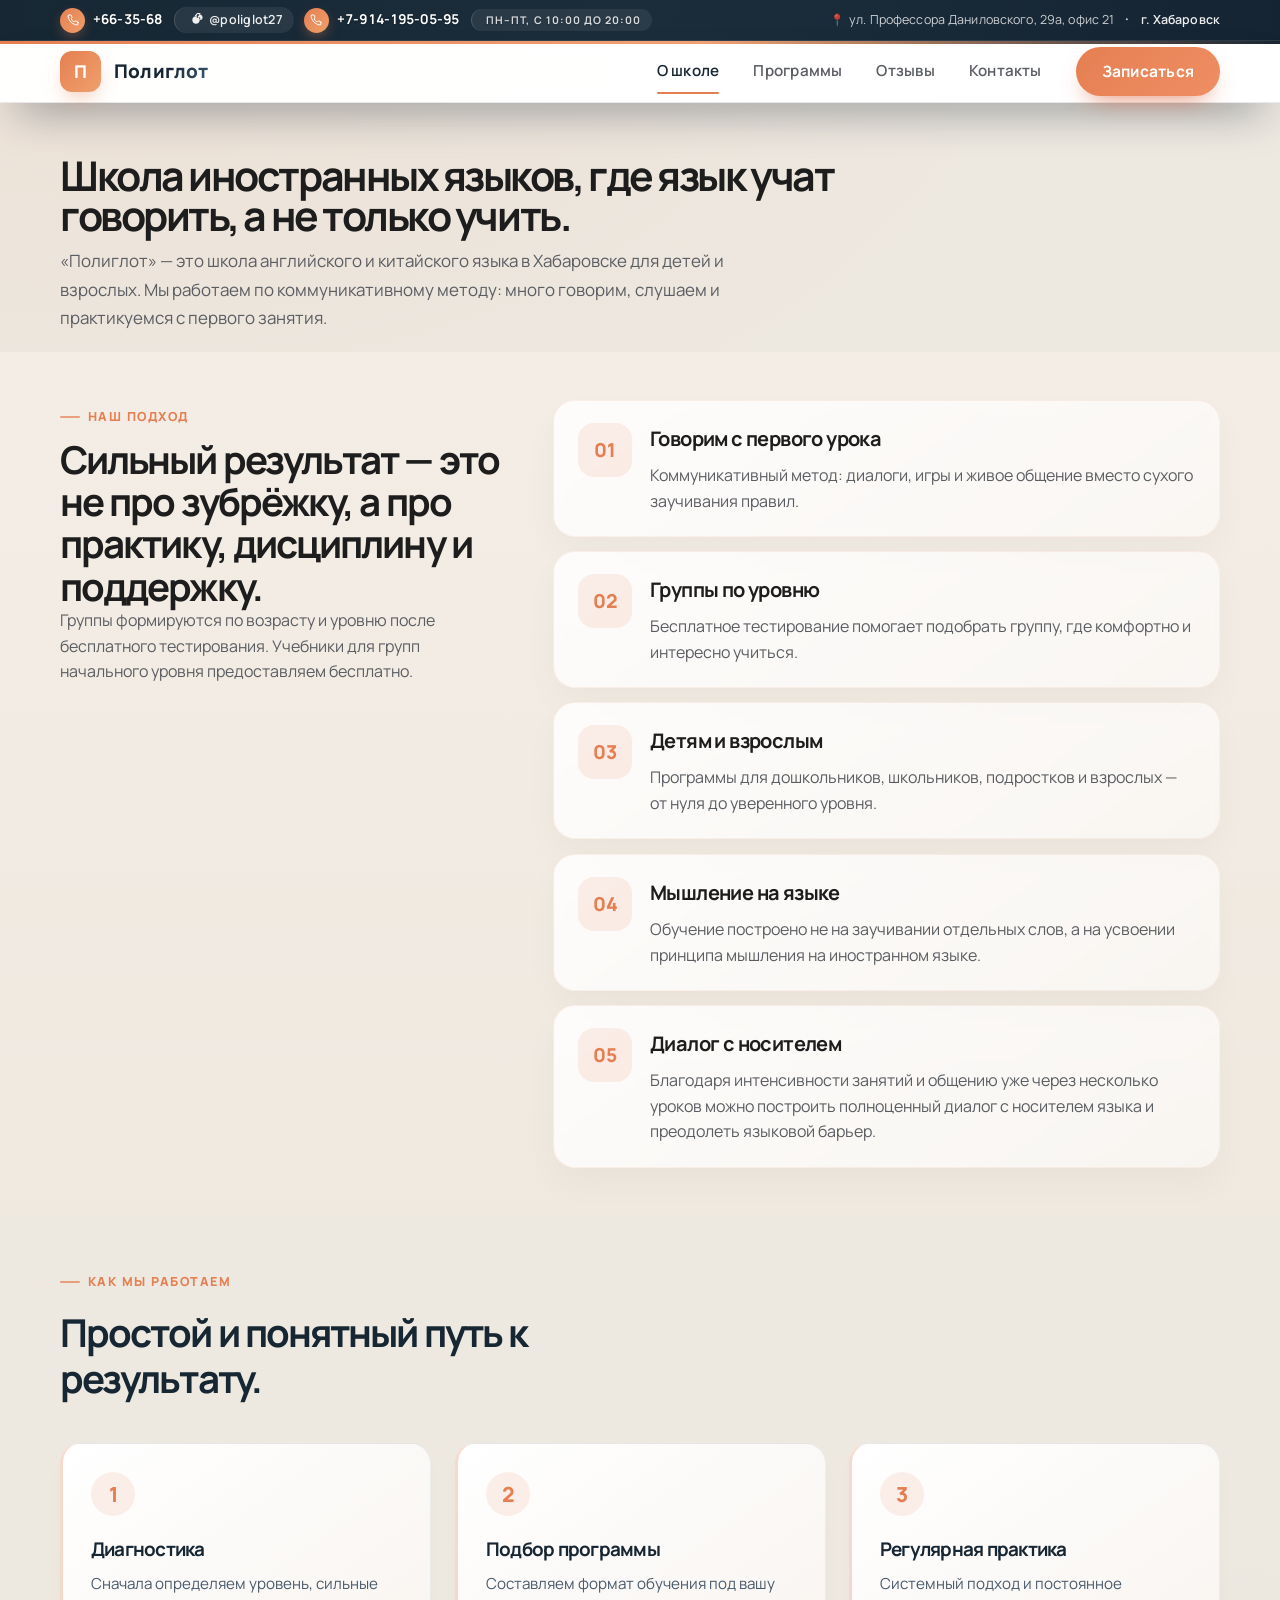
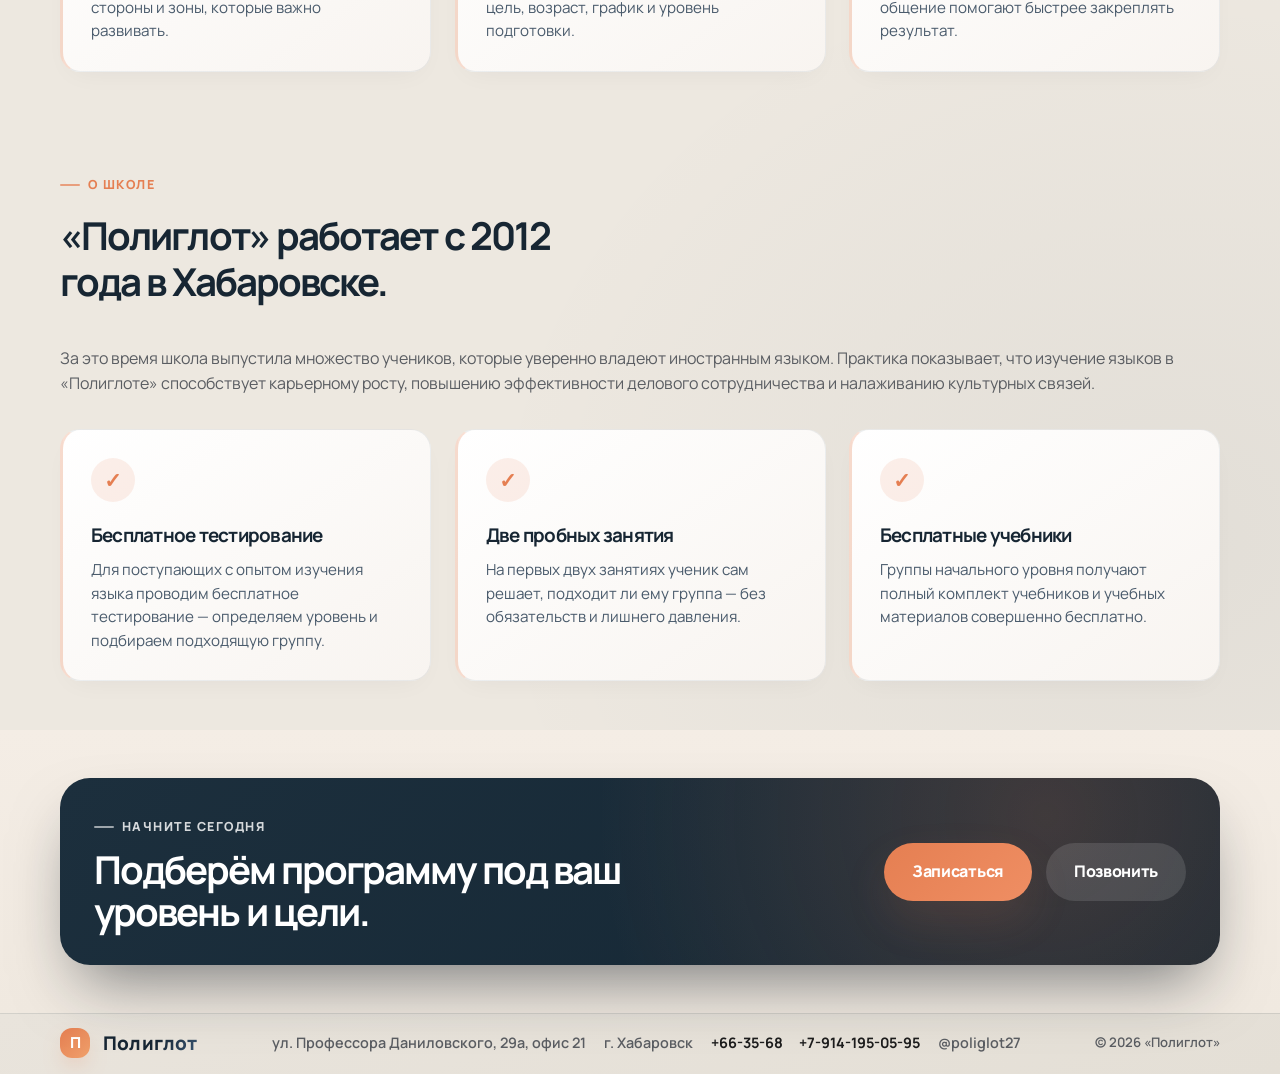
==== commit d911fd92: "Update website" ====
--- a/pages/about.html
+++ b/pages/about.html
@@ -5,7 +5,7 @@
     <meta name="viewport" content="width=device-width, initial-scale=1.0" />
     <meta name="description" content="О школе «Полиглот»: методика обучения, преподаватели и результаты." />
     <title>О школе | Полиглот</title>
-    <link rel="stylesheet" href="../css/styles.css?v=20261018" />
+    <link rel="stylesheet" href="../css/styles.css?v=20261023" />
   </head>
   <body>
     <a class="sr-only" href="#main">Перейти к содержанию</a>
@@ -20,7 +20,7 @@
                   <path d="M22 16.9v3a2 2 0 0 1-2.2 2 19.8 19.8 0 0 1-8.6-3.1 19.5 19.5 0 0 1-6-6A19.8 19.8 0 0 1 2.1 4.2 2 2 0 0 1 4.1 2h3a2 2 0 0 1 2 1.7c.1 1 .4 1.9.7 2.8a2 2 0 0 1-.5 2.1L8.1 9.9a16 16 0 0 0 6 6l1.3-1.3a2 2 0 0 1 2.1-.4c.9.3 1.8.6 2.8.7a2 2 0 0 1 1.7 2z" />
                 </svg>
               </span>
-              <span class="topbar-phone-label" data-contact-field="phone-primary">+7-4212-66-35-68</span>
+              <span class="topbar-phone-label" data-contact-field="phone-primary">+66-35-68</span>
             </a>
             <a class="topbar-social" href="https://www.instagram.com/poliglot27/" target="_blank" rel="noopener noreferrer" aria-label="Instagram">
               <svg viewBox="0 0 24 24" fill="currentColor" aria-hidden="true">
@@ -162,6 +162,34 @@
         </div>
       </section>
 
+      <section class="section container">
+        <div class="section-heading narrow">
+          <p class="eyebrow">О школе</p>
+          <h2>«Полиглот» работает с 2012 года в Хабаровске.</h2>
+        </div>
+        <p>За это время школа выпустила множество учеников, которые уверенно владеют иностранным языком. Практика показывает, что изучение языков в «Полиглоте» способствует карьерному росту, повышению эффективности делового сотрудничества и налаживанию культурных связей.</p>
+
+        <div class="steps-grid" style="margin-top: 2rem;">
+          <div class="step-card">
+            <span class="step-number">✓</span>
+            <h3>Бесплатное тестирование</h3>
+            <p>Для поступающих с опытом изучения языка проводим бесплатное тестирование — определяем уровень и подбираем подходящую группу.</p>
+          </div>
+
+          <div class="step-card">
+            <span class="step-number">✓</span>
+            <h3>Две пробных занятия</h3>
+            <p>На первых двух занятиях ученик сам решает, подходит ли ему группа — без обязательств и лишнего давления.</p>
+          </div>
+
+          <div class="step-card">
+            <span class="step-number">✓</span>
+            <h3>Бесплатные учебники</h3>
+            <p>Группы начального уровня получают полный комплект учебников и учебных материалов совершенно бесплатно.</p>
+          </div>
+        </div>
+      </section>
+
       <section class="section section-alt">
         <div class="container cta-box">
           <div>
@@ -179,7 +207,7 @@
 
     <footer class="site-footer">
       <div class="container footer-row">
-        <a href="#main" class="brand footer-brand">
+        <a href="../index.html" class="brand footer-brand">
           <span class="brand-mark" aria-hidden="true">П</span>
           <span>Полиглот</span>
         </a>
@@ -188,7 +216,7 @@
           <p data-contact-field="address">ул. Профессора Даниловского, 29а, офис 21</p>
           <p data-contact-field="city">г. Хабаровск</p>
           <span class="footer-phones">
-            <a href="tel:+74212663568" data-contact-field="phone-primary">+7-4212-66-35-68</a>
+            <a href="tel:+74212663568" data-contact-field="phone-primary">+66-35-68</a>
             <a href="tel:+79141950595" data-contact-field="phone-secondary">+7-914-195-05-95</a>
           </span>
           <a href="https://www.instagram.com/poliglot27/" data-contact-field="instagram" target="_blank" rel="noopener noreferrer">@poliglot27</a>
@@ -199,7 +227,7 @@
     </footer>
 
     <script src="../js/contacts.js?v=20261018"></script>
-    <script src="../js/navigation.js?v=20261018"></script>
+    <script src="../js/navigation.js?v=20261019"></script>
     <script src="../js/modals.js?v=20261018"></script>
     <script src="../js/slider.js?v=20261018"></script>
     <script src="../js/map.js?v=20261018"></script>
--- a/css/styles.css
+++ b/css/styles.css
@@ -2771,3 +2771,978 @@
     grid-template-columns: 1fr;
   }
 }
+
+/* ===== POLIGLOT HEADER REDESIGN 2026-10-18: редизайн верхней и нижней шапок ===== */
+:root {
+  --topbar-h: 44px;
+  --sticky-header-top: 44px;
+}
+
+html {
+  scroll-padding-top: 116px;
+}
+
+.section[id],
+[id="main"],
+[id="about"],
+[id="benefits"],
+[id="reviews"],
+[id="contact"] {
+  scroll-margin-top: 116px;
+}
+
+/* --- Верхняя шапка (тёмная) --- */
+.topbar {
+  background:
+    radial-gradient(1100px 70px at 12% 0%, rgba(229, 127, 82, 0.16), transparent 62%),
+    linear-gradient(100deg, #15232e 0%, #1b2c3a 46%, #12202b 100%);
+  border-bottom: 1px solid rgba(229, 127, 82, 0.32);
+  box-shadow: inset 0 1px 0 rgba(255, 255, 255, 0.06);
+}
+
+.topbar-inner {
+  min-height: var(--topbar-h);
+  padding: 7px 0;
+}
+
+.topbar-phone {
+  color: #fff;
+  transition: color 0.22s ease;
+}
+
+.topbar-phone-label {
+  font-weight: 600;
+  letter-spacing: 0.01em;
+  transition: color 0.22s ease;
+}
+
+.phone-icon {
+  width: 27px;
+  height: 27px;
+  background: linear-gradient(135deg, var(--primary), #f0a06b);
+  color: #fff;
+  box-shadow: 0 5px 14px -4px rgba(229, 127, 82, 0.65);
+  transition: transform 0.22s ease, box-shadow 0.22s ease;
+}
+
+.phone-icon svg {
+  width: 13px;
+  height: 13px;
+}
+
+.topbar-phone:hover .phone-icon {
+  transform: scale(1.1);
+  box-shadow: 0 7px 18px -4px rgba(229, 127, 82, 0.85);
+}
+
+.topbar-phone:hover .topbar-phone-label {
+  color: #ffb287;
+}
+
+/* Вертикальные разделители между элементами верхней шапки */
+@media (min-width: 981px) {
+  .topbar-main .topbar-phone + .topbar-phone,
+  .topbar-main .topbar-social,
+  .topbar-main .work-hours {
+    border-left: 1px solid rgba(255, 255, 255, 0.16);
+    padding-left: 14px;
+    margin-left: 2px;
+  }
+}
+
+.work-hours {
+  display: inline-flex;
+  align-items: center;
+  padding: 4px 12px;
+  border-radius: 999px;
+  background: rgba(255, 255, 255, 0.07);
+  color: rgba(255, 255, 255, 0.85);
+  font-size: 0.82rem;
+  white-space: nowrap;
+}
+
+.topbar-social {
+  padding: 4px 12px;
+  border-radius: 999px;
+  background: rgba(255, 255, 255, 0.07);
+  color: rgba(255, 255, 255, 0.92);
+  font-size: 0.86rem;
+  transition: background 0.22s ease, color 0.22s ease, transform 0.22s ease;
+}
+
+.topbar-social svg {
+  width: 15px;
+  height: 15px;
+}
+
+.topbar-social:hover {
+  background: linear-gradient(135deg, var(--primary), #f0a06b);
+  color: #fff;
+  transform: translateY(-1px);
+}
+
+.topbar-side {
+  color: rgba(255, 255, 255, 0.78);
+  font-size: 0.86rem;
+}
+
+.topbar-side span[data-contact-field="address"]::before {
+  content: "📍";
+  margin-right: 5px;
+  font-size: 0.92em;
+}
+
+.dot-separator {
+  color: var(--primary);
+  font-size: 0.7em;
+}
+
+/* --- Нижняя шапка (светлая) --- */
+.site-header {
+  background: rgba(252, 250, 247, 0.92);
+  backdrop-filter: blur(16px) saturate(1.6);
+  -webkit-backdrop-filter: blur(16px) saturate(1.6);
+  border-bottom: 1px solid rgba(23, 38, 51, 0.06);
+  box-shadow: 0 12px 34px -22px rgba(23, 38, 51, 0.4);
+  transition: box-shadow 0.25s ease;
+}
+
+.header-sticky.is-scrolled .site-header {
+  box-shadow: 0 16px 40px -20px rgba(23, 38, 51, 0.5);
+}
+
+.nav {
+  min-height: 60px;
+  padding-top: 6px;
+  padding-bottom: 6px;
+  gap: 20px;
+}
+
+/* Бренд */
+.brand {
+  gap: 12px;
+}
+
+.brand-mark {
+  width: 37px;
+  height: 37px;
+  border-radius: 12px;
+  background: linear-gradient(135deg, var(--primary), #f0a06b);
+  box-shadow: 0 10px 22px -8px rgba(229, 127, 82, 0.6);
+  font-size: 1rem;
+  transition: transform 0.25s ease, box-shadow 0.25s ease;
+}
+
+.brand:hover .brand-mark {
+  transform: rotate(-5deg) scale(1.06);
+  box-shadow: 0 14px 26px -8px rgba(229, 127, 82, 0.75);
+}
+
+.brand span:last-child {
+  font-size: 1.05rem;
+  font-weight: 800;
+  letter-spacing: 0.01em;
+  color: var(--accent);
+}
+
+/* Пункты меню с анимированным подчёркиванием */
+.nav-menu {
+  gap: 30px;
+}
+
+.nav-menu a {
+  color: var(--muted);
+  font-weight: 600;
+  font-size: 0.92rem;
+  padding: 6px 0;
+  transform: none;
+}
+
+.nav-menu a::after {
+  content: "";
+  position: absolute;
+  left: 0;
+  right: 0;
+  bottom: 0;
+  height: 2px;
+  border-radius: 999px;
+  background: var(--primary);
+  transform: scaleX(0);
+  transform-origin: center;
+  transition: transform 0.25s ease;
+}
+
+.nav-menu a:hover {
+  color: var(--text);
+  transform: none;
+}
+
+.nav-menu a:hover::after {
+  transform: scaleX(0.55);
+}
+
+.nav-menu a.is-active {
+  color: var(--accent);
+}
+
+.nav-menu a.is-active::after {
+  transform: scaleX(1);
+}
+
+.nav-menu a.btn::after {
+  display: none;
+}
+
+/* Кнопка «Записаться» в шапке */
+.nav-menu a.btn,
+.nav-menu .btn-small {
+  padding: 10px 22px;
+  font-size: 0.9rem;
+  font-weight: 700;
+  background: linear-gradient(135deg, var(--primary), #ef8e63);
+  color: #fff;
+  border-radius: 999px;
+  animation: none;
+  box-shadow: 0 12px 26px -12px rgba(216, 81, 42, 0.75);
+  transition: transform 0.22s ease, box-shadow 0.22s ease, filter 0.22s ease;
+}
+
+.nav-menu a.btn:hover,
+.nav-menu .btn-small:hover {
+  transform: translateY(-2px) scale(1.02);
+  box-shadow: 0 18px 34px -12px rgba(216, 81, 42, 0.9);
+  filter: brightness(1.05);
+}
+
+/* Кнопка-бургер */
+.nav-toggle {
+  border-radius: 12px;
+  background: #fff;
+  border: 1px solid var(--border);
+  box-shadow: var(--shadow-soft);
+  transition: border-color 0.22s ease;
+}
+
+.nav-toggle span {
+  background: var(--primary);
+  width: 19px;
+  height: 2.5px;
+}
+
+.nav-toggle:hover {
+  border-color: rgba(229, 127, 82, 0.5);
+}
+
+/* --- Мобильное меню (≤980px) --- */
+@media (max-width: 980px) {
+  .nav {
+    min-height: 64px;
+  }
+
+  .nav-menu {
+    top: calc(100% + 10px);
+    background: rgba(255, 255, 255, 0.98);
+    border: 1px solid var(--border);
+    border-radius: 20px;
+    padding: 8px;
+    gap: 2px;
+    box-shadow: 0 34px 70px -26px rgba(23, 38, 51, 0.45);
+  }
+
+  .nav-menu.open a {
+    padding: 12px 14px;
+    font-size: 0.98rem;
+    font-weight: 600;
+    border-bottom: 0;
+    border-radius: 12px;
+    color: var(--text);
+  }
+
+  .nav-menu.open a:hover {
+    background: var(--primary-soft);
+  }
+
+  .nav-menu.open a.is-active {
+    background: var(--primary-soft);
+  }
+
+  .nav-menu.open a.btn,
+  .nav-menu .btn-small {
+    margin-top: 6px;
+    padding: 13px 20px;
+    justify-content: center;
+  }
+}
+
+/* --- Мелкие экраны (≤560px) --- */
+@media (max-width: 560px) {
+  .work-hours {
+    padding: 3px 10px;
+    font-size: 0.78rem;
+  }
+
+  .topbar-social {
+    padding: 3px 10px;
+  }
+
+  .phone-icon {
+    width: 24px;
+    height: 24px;
+  }
+
+  .brand span:last-child {
+    font-size: 1rem;
+  }
+}
+
+/* ===== POLIGLOT HEADER TEXT POLISH 2026-10-18: типографика шапок ===== */
+
+/* Телефоны: крупнее, плотнее, с табличными цифрами и мягкой тенью */
+.topbar-phone {
+  gap: 9px;
+}
+
+.topbar-phone-label {
+  font-size: 0.95rem;
+  font-weight: 700;
+  letter-spacing: 0.02em;
+  font-variant-numeric: tabular-nums;
+  text-shadow: 0 1px 2px rgba(0, 0, 0, 0.28);
+}
+
+.topbar-phone:hover .topbar-phone-label {
+  text-decoration: underline;
+  text-decoration-color: rgba(229, 127, 82, 0.9);
+  text-decoration-thickness: 2px;
+  text-underline-offset: 4px;
+}
+
+/* Часы работы: мини-капс с широким трекингом — читается как статус «открыто» */
+.work-hours {
+  font-size: 0.7rem;
+  font-weight: 700;
+  letter-spacing: 0.11em;
+  text-transform: uppercase;
+  color: rgba(255, 255, 255, 0.82);
+  text-shadow: 0 1px 2px rgba(0, 0, 0, 0.25);
+}
+
+/* Instagram: аккуратный ник */
+.topbar-social {
+  font-weight: 600;
+  letter-spacing: 0.02em;
+}
+
+/* Адрес и город: мягче адрес, акцентнее город */
+.topbar-side {
+  letter-spacing: 0.01em;
+}
+
+.topbar-side span[data-contact-field="city"] {
+  color: rgba(255, 255, 255, 0.92);
+  font-weight: 600;
+}
+
+.dot-separator {
+  margin: 0 2px;
+}
+/* ===== HEADER TEXT SIZES 2026-10-18: меньше верхняя, больше нижняя ===== */
+
+/* Верхняя шапка: компактнее */
+.topbar-inner {
+  min-height: 40px;
+  padding: 5px 0;
+}
+
+.topbar-phone {
+  gap: 8px;
+}
+
+.topbar-phone-label {
+  font-size: 0.85rem;
+  font-weight: 700;
+  letter-spacing: 0.01em;
+}
+
+.phone-icon {
+  width: 25px;
+  height: 25px;
+}
+
+.phone-icon svg {
+  width: 12px;
+  height: 12px;
+}
+
+.work-hours {
+  padding: 3px 11px;
+  font-size: 0.66rem;
+  letter-spacing: 0.1em;
+}
+
+.topbar-social {
+  padding: 3px 11px;
+  font-size: 0.78rem;
+}
+
+.topbar-social svg {
+  width: 14px;
+  height: 14px;
+}
+
+.topbar-side {
+  font-size: 0.78rem;
+}
+
+/* Нижняя шапка: крупнее */
+.brand {
+  gap: 13px;
+}
+
+.brand-mark {
+  width: 41px;
+  height: 41px;
+  font-size: 1.1rem;
+}
+
+/* ===== HEADER CONTRAST 2026-10-18: главнее верхней — нижняя шапка ===== */
+
+/* Верхняя: спокойная, тёмная, не перетягивает внимание */
+.topbar {
+  background: linear-gradient(100deg, #172734 0%, #1b2d3b 50%, #152432 100%);
+  border-bottom: 1px solid rgba(255, 255, 255, 0.1);
+  box-shadow: none;
+}
+
+/* Нижняя: главный акцент — белоснежная, с градиентной кромкой и глубокой тенью */
+.site-header {
+  position: relative;
+  background: rgba(255, 255, 255, 0.98);
+  backdrop-filter: blur(18px) saturate(1.7);
+  -webkit-backdrop-filter: blur(18px) saturate(1.7);
+  border-bottom: 1px solid rgba(23, 38, 51, 0.1);
+  box-shadow: 0 22px 44px -18px rgba(23, 38, 51, 0.55);
+}
+
+.site-header::before {
+  content: "";
+  position: absolute;
+  top: 0;
+  left: 0;
+  right: 0;
+  height: 3px;
+  background: linear-gradient(90deg, var(--primary), #f2a173 55%, var(--accent));
+}
+
+.header-sticky.is-scrolled .site-header {
+  box-shadow: 0 26px 50px -16px rgba(23, 38, 51, 0.68);
+}
+
+.brand span:last-child {
+  font-size: 1.18rem;
+}
+
+.nav-menu {
+  gap: 34px;
+}
+
+.nav-menu a {
+  font-size: 1.03rem;
+  padding: 8px 0;
+}
+
+.nav-menu a.btn,
+.nav-menu .btn-small {
+  padding: 12px 26px;
+  font-size: 0.97rem;
+}
+
+@media (max-width: 560px) {
+  .topbar-phone-label {
+    font-size: 0.8rem;
+  }
+
+  .work-hours {
+    font-size: 0.62rem;
+    letter-spacing: 0.08em;
+  }
+
+  .topbar-social {
+    font-size: 0.74rem;
+  }
+
+  .topbar-side {
+    font-size: 0.74rem;
+  }
+
+  .brand-mark {
+    width: 37px;
+    height: 37px;
+    font-size: 1rem;
+  }
+
+  .brand span:last-child {
+    font-size: 1.05rem;
+  }
+
+  .nav-menu.open a {
+    font-size: 1.05rem;
+  }
+}
+
+
+/* Название школы: объёмный тёмно-синий градиентный текст */
+.brand span:last-child {
+  background: linear-gradient(120deg, var(--accent) 55%, #3b5876);
+  -webkit-background-clip: text;
+  background-clip: text;
+  -webkit-text-fill-color: transparent;
+  color: transparent;
+}
+
+/* Пункты меню: чуть крупнее и воздушнее */
+.nav-menu a {
+  font-size: 0.95rem;
+  letter-spacing: 0.015em;
+}
+
+@media (max-width: 560px) {
+  .work-hours {
+    font-size: 0.66rem;
+    letter-spacing: 0.09em;
+  }
+
+  .topbar-phone-label {
+    font-size: 0.88rem;
+  }
+}
+
+
+/* ===== DESIGN REFRESH 2026-10-18: меньше шаблонности, больше характера ===== */
+
+/* --- Фоновая текстура страницы --- */
+body {
+  background-color: #ede8e0;
+  background-image:
+    radial-gradient(ellipse 900px 500px at 10% 0%, rgba(229, 127, 82, 0.07), transparent),
+    radial-gradient(ellipse 700px 600px at 92% 80%, rgba(23, 38, 51, 0.05), transparent);
+}
+
+/* --- Hero: асимметричный акцент за слайдером --- */
+.hero-visual::before {
+  content: "";
+  position: absolute;
+  inset: -30px -20px -30px -20px;
+  background: radial-gradient(ellipse 70% 70% at 60% 50%, rgba(229, 127, 82, 0.13), transparent 70%);
+  pointer-events: none;
+  z-index: -1;
+  border-radius: 50%;
+}
+
+/* --- Hero grid: выровнять по центру по вертикали --- */
+.hero-grid {
+  align-items: center;
+}
+
+/* --- Числовые метрики: акцентный градиент на цифрах --- */
+.hero-meta strong {
+  background: linear-gradient(120deg, var(--accent) 0%, #3a5f80 100%);
+  -webkit-background-clip: text;
+  background-clip: text;
+  -webkit-text-fill-color: transparent;
+  color: transparent;
+  font-size: 1.5rem;
+  font-weight: 800;
+}
+
+/* --- hero-meta div: убираем монотонность, немного асимметрии --- */
+.hero-meta div:nth-child(2) {
+  transform: translateY(-4px);
+}
+
+/* --- Eyebrow: добавляем маленькую линию перед текстом --- */
+.eyebrow {
+  display: inline-flex;
+  align-items: center;
+  gap: 8px;
+}
+
+.eyebrow::before {
+  content: "";
+  display: inline-block;
+  width: 20px;
+  height: 2px;
+  border-radius: 999px;
+  background: currentColor;
+  opacity: 0.7;
+  flex-shrink: 0;
+}
+
+/* --- Карточки программ: разные акцентные цвета левой полосы --- */
+.program-card {
+  border-left: 3px solid transparent;
+  transition: border-color 0.25s ease, transform 0.25s ease, box-shadow 0.25s ease;
+}
+
+.program-card:hover {
+  transform: translateY(-4px);
+  box-shadow: 0 24px 44px rgba(23, 38, 51, 0.1);
+  border-left-color: var(--primary);
+}
+
+.program-card.featured {
+  border-left-color: var(--primary);
+  background: linear-gradient(160deg, #fff 60%, rgba(229, 127, 82, 0.05));
+}
+
+/* --- step-card: вместо одинакового белого — лёгкий градиент --- */
+.step-card {
+  background: linear-gradient(145deg, #fff 0%, #f8f4f0 100%);
+  border-left: 3px solid rgba(229, 127, 82, 0.25);
+  transition: transform 0.25s ease, box-shadow 0.25s ease, border-left-color 0.25s ease;
+}
+
+.step-card:hover {
+  border-left-color: var(--primary);
+  transform: translateY(-3px);
+  box-shadow: 0 18px 36px rgba(23, 38, 51, 0.09);
+}
+
+/* step-number: ✓ выглядит лучше как чекмарк-иконка */
+.step-number {
+  font-size: 1.3rem;
+  border-radius: 50%;
+  width: 44px;
+  height: 44px;
+  line-height: 1;
+}
+
+/* --- feature-item: убираем рамку, делаем мягче --- */
+.feature-item {
+  background: linear-gradient(145deg, rgba(255,255,255,0.85) 0%, rgba(255,255,255,0.55) 100%);
+  border: 1px solid rgba(229, 127, 82, 0.1);
+  backdrop-filter: blur(4px);
+  transition: border-color 0.25s ease, transform 0.25s ease;
+}
+
+.feature-item:hover {
+  border-color: rgba(229, 127, 82, 0.3);
+  transform: translateX(4px);
+}
+
+/* --- Отзывы: цитата-оформление --- */
+.review-card {
+  position: relative;
+}
+
+.review-card::before {
+  content: "\201C";
+  position: absolute;
+  top: 14px;
+  right: 18px;
+  font-size: 5rem;
+  line-height: 1;
+  color: rgba(229, 127, 82, 0.13);
+  font-family: Georgia, serif;
+  pointer-events: none;
+}
+
+.review-text {
+  font-style: normal;
+  position: relative;
+  z-index: 1;
+}
+
+/* --- CTA box: чуть ярче, с паттерном точек --- */
+.cta-box {
+  background:
+    radial-gradient(circle at 85% 20%, rgba(229, 127, 82, 0.2), transparent 45%),
+    linear-gradient(135deg, #1c2f3d, #152734);
+  box-shadow: 0 32px 64px -20px rgba(16, 25, 35, 0.55);
+}
+
+/* --- info-highlight-box: живее --- */
+.info-highlight-box {
+  background:
+    radial-gradient(ellipse at 90% 10%, rgba(229, 127, 82, 0.18), transparent 50%),
+    linear-gradient(135deg, #172633 0%, #243b4f 100%);
+}
+
+/* --- badge-item: hover --- */
+.badge-item {
+  transition: background 0.22s ease, transform 0.22s ease;
+  cursor: default;
+}
+
+.badge-item:hover {
+  background: rgba(255, 255, 255, 0.17);
+  transform: translateX(4px);
+}
+
+/* --- footer: чуть теплее --- */
+.site-footer {
+  background: linear-gradient(160deg, #e9e4dc 0%, #e4dfd6 100%);
+  border-top: 1px solid rgba(23, 38, 51, 0.1);
+}
+
+/* --- about-grid: разрыв между колонками --- */
+.about-grid {
+  gap: 48px;
+}
+
+.about-points {
+  gap: 14px;
+  display: grid;
+}
+
+/* --- page-intro: чуть больше пространства вверху --- */
+.page-intro {
+  padding-top: 52px;
+  padding-bottom: 20px;
+}
+
+/* --- section-alt: мягче граница --- */
+.section-alt {
+  background: linear-gradient(180deg, #f4ede5 0%, #f0e9e0 100%);
+}
+
+/* --- Контакты: более компактный header страницы --- */
+.contact-layout {
+  margin-top: 20px;
+}
+
+/* --- Программы list: 2 колонки на планшете --- */
+@media (min-width: 700px) and (max-width: 1024px) {
+  .programs-list {
+    grid-template-columns: repeat(2, 1fr);
+  }
+}
+
+/* --- Мобильные улучшения --- */
+@media (max-width: 560px) {
+  .hero-meta div:nth-child(2) {
+    transform: none;
+  }
+
+  .hero-visual::before {
+    display: none;
+  }
+
+  .feature-item:hover {
+    transform: none;
+  }
+
+  .program-card:hover {
+    transform: none;
+  }
+}
+
+/* --- Hero: асимметричный акцент за слайдером --- */
+.hero-visual::before {
+  content: "";
+  position: absolute;
+  inset: -30px -20px -30px -20px;
+  background: radial-gradient(ellipse 70% 70% at 60% 50%, rgba(229, 127, 82, 0.13), transparent 70%);
+  pointer-events: none;
+  z-index: -1;
+  border-radius: 50%;
+}
+
+/* --- Hero grid: выровнять по центру по вертикали --- */
+.hero-grid {
+  align-items: center;
+}
+
+/* --- Числовые метрики: акцентный градиент на цифрах --- */
+.hero-meta strong {
+  background: linear-gradient(120deg, var(--accent) 0%, #3a5f80 100%);
+  -webkit-background-clip: text;
+  background-clip: text;
+  -webkit-text-fill-color: transparent;
+  color: transparent;
+  font-size: 1.5rem;
+  font-weight: 800;
+}
+
+/* --- hero-meta div: убираем монотонность, немного асимметрии --- */
+.hero-meta div:nth-child(2) {
+  transform: translateY(-4px);
+}
+
+/* --- Eyebrow: добавляем маленькую линию перед текстом --- */
+.eyebrow {
+  display: inline-flex;
+  align-items: center;
+  gap: 8px;
+}
+
+.eyebrow::before {
+  content: "";
+  display: inline-block;
+  width: 20px;
+  height: 2px;
+  border-radius: 999px;
+  background: currentColor;
+  opacity: 0.7;
+  flex-shrink: 0;
+}
+
+/* --- Карточки программ: разные акцентные цвета левой полосы --- */
+.program-card {
+  border-left: 3px solid transparent;
+  transition: border-color 0.25s ease, transform 0.25s ease, box-shadow 0.25s ease;
+}
+
+.program-card:hover {
+  transform: translateY(-4px);
+  box-shadow: 0 24px 44px rgba(23, 38, 51, 0.1);
+  border-left-color: var(--primary);
+}
+
+.program-card.featured {
+  border-left-color: var(--primary);
+  background: linear-gradient(160deg, #fff 60%, rgba(229, 127, 82, 0.05));
+}
+
+/* --- step-card: вместо одинакового белого — лёгкий градиент --- */
+.step-card {
+  background: linear-gradient(145deg, #fff 0%, #f8f4f0 100%);
+  border-left: 3px solid rgba(229, 127, 82, 0.25);
+  transition: transform 0.25s ease, box-shadow 0.25s ease, border-left-color 0.25s ease;
+}
+
+.step-card:hover {
+  border-left-color: var(--primary);
+  transform: translateY(-3px);
+  box-shadow: 0 18px 36px rgba(23, 38, 51, 0.09);
+}
+
+/* step-number: ✓ выглядит лучше как чекмарк-иконка */
+.step-number {
+  font-size: 1.3rem;
+  border-radius: 50%;
+  width: 44px;
+  height: 44px;
+  line-height: 1;
+}
+
+/* --- feature-item: убираем рамку, делаем мягче --- */
+.feature-item {
+  background: linear-gradient(145deg, rgba(255,255,255,0.85) 0%, rgba(255,255,255,0.55) 100%);
+  border: 1px solid rgba(229, 127, 82, 0.1);
+  backdrop-filter: blur(4px);
+  transition: border-color 0.25s ease, transform 0.25s ease;
+}
+
+.feature-item:hover {
+  border-color: rgba(229, 127, 82, 0.3);
+  transform: translateX(4px);
+}
+
+/* --- Отзывы: цитата-оформление --- */
+.review-card {
+  position: relative;
+}
+
+.review-card::before {
+  content: "\201C";
+  position: absolute;
+  top: 14px;
+  right: 18px;
+  font-size: 5rem;
+  line-height: 1;
+  color: rgba(229, 127, 82, 0.13);
+  font-family: Georgia, serif;
+  pointer-events: none;
+}
+
+.review-text {
+  font-style: normal;
+  position: relative;
+  z-index: 1;
+}
+
+/* --- CTA box: чуть ярче, с паттерном точек --- */
+.cta-box {
+  background:
+    radial-gradient(circle at 85% 20%, rgba(229, 127, 82, 0.2), transparent 45%),
+    linear-gradient(135deg, #1c2f3d, #152734);
+  box-shadow: 0 32px 64px -20px rgba(16, 25, 35, 0.55);
+}
+
+/* --- info-highlight-box: живее --- */
+.info-highlight-box {
+  background:
+    radial-gradient(ellipse at 90% 10%, rgba(229, 127, 82, 0.18), transparent 50%),
+    linear-gradient(135deg, #172633 0%, #243b4f 100%);
+}
+
+/* --- badge-item: hover --- */
+.badge-item {
+  transition: background 0.22s ease, transform 0.22s ease;
+  cursor: default;
+}
+
+.badge-item:hover {
+  background: rgba(255, 255, 255, 0.17);
+  transform: translateX(4px);
+}
+
+/* --- footer: чуть теплее --- */
+.site-footer {
+  background: linear-gradient(160deg, #e9e4dc 0%, #e4dfd6 100%);
+  border-top: 1px solid rgba(23, 38, 51, 0.1);
+}
+
+/* --- about-grid: разрыв между колонками --- */
+.about-grid {
+  gap: 48px;
+}
+
+.about-points {
+  gap: 14px;
+  display: grid;
+}
+
+/* --- page-intro: чуть больше пространства вверху --- */
+.page-intro {
+  padding-top: 52px;
+  padding-bottom: 20px;
+}
+
+/* --- section-alt: мягче граница --- */
+.section-alt {
+  background: linear-gradient(180deg, #f4ede5 0%, #f0e9e0 100%);
+}
+
+/* --- Контакты: более компактный header страницы --- */
+.contact-layout {
+  margin-top: 20px;
+}
+
+/* --- Программы list: 2 колонки на планшете --- */
+@media (min-width: 700px) and (max-width: 1024px) {
+  .programs-list {
+    grid-template-columns: repeat(2, 1fr);
+  }
+}
+
+/* --- Мобильные улучшения --- */
+@media (max-width: 560px) {
+  .hero-meta div:nth-child(2) {
+    transform: none;
+  }
+
+  .hero-visual::before {
+    display: none;
+  }
+
+  .feature-item:hover {
+    transform: none;
+  }
+
+  .program-card:hover {
+    transform: none;
+  }
+}
+
